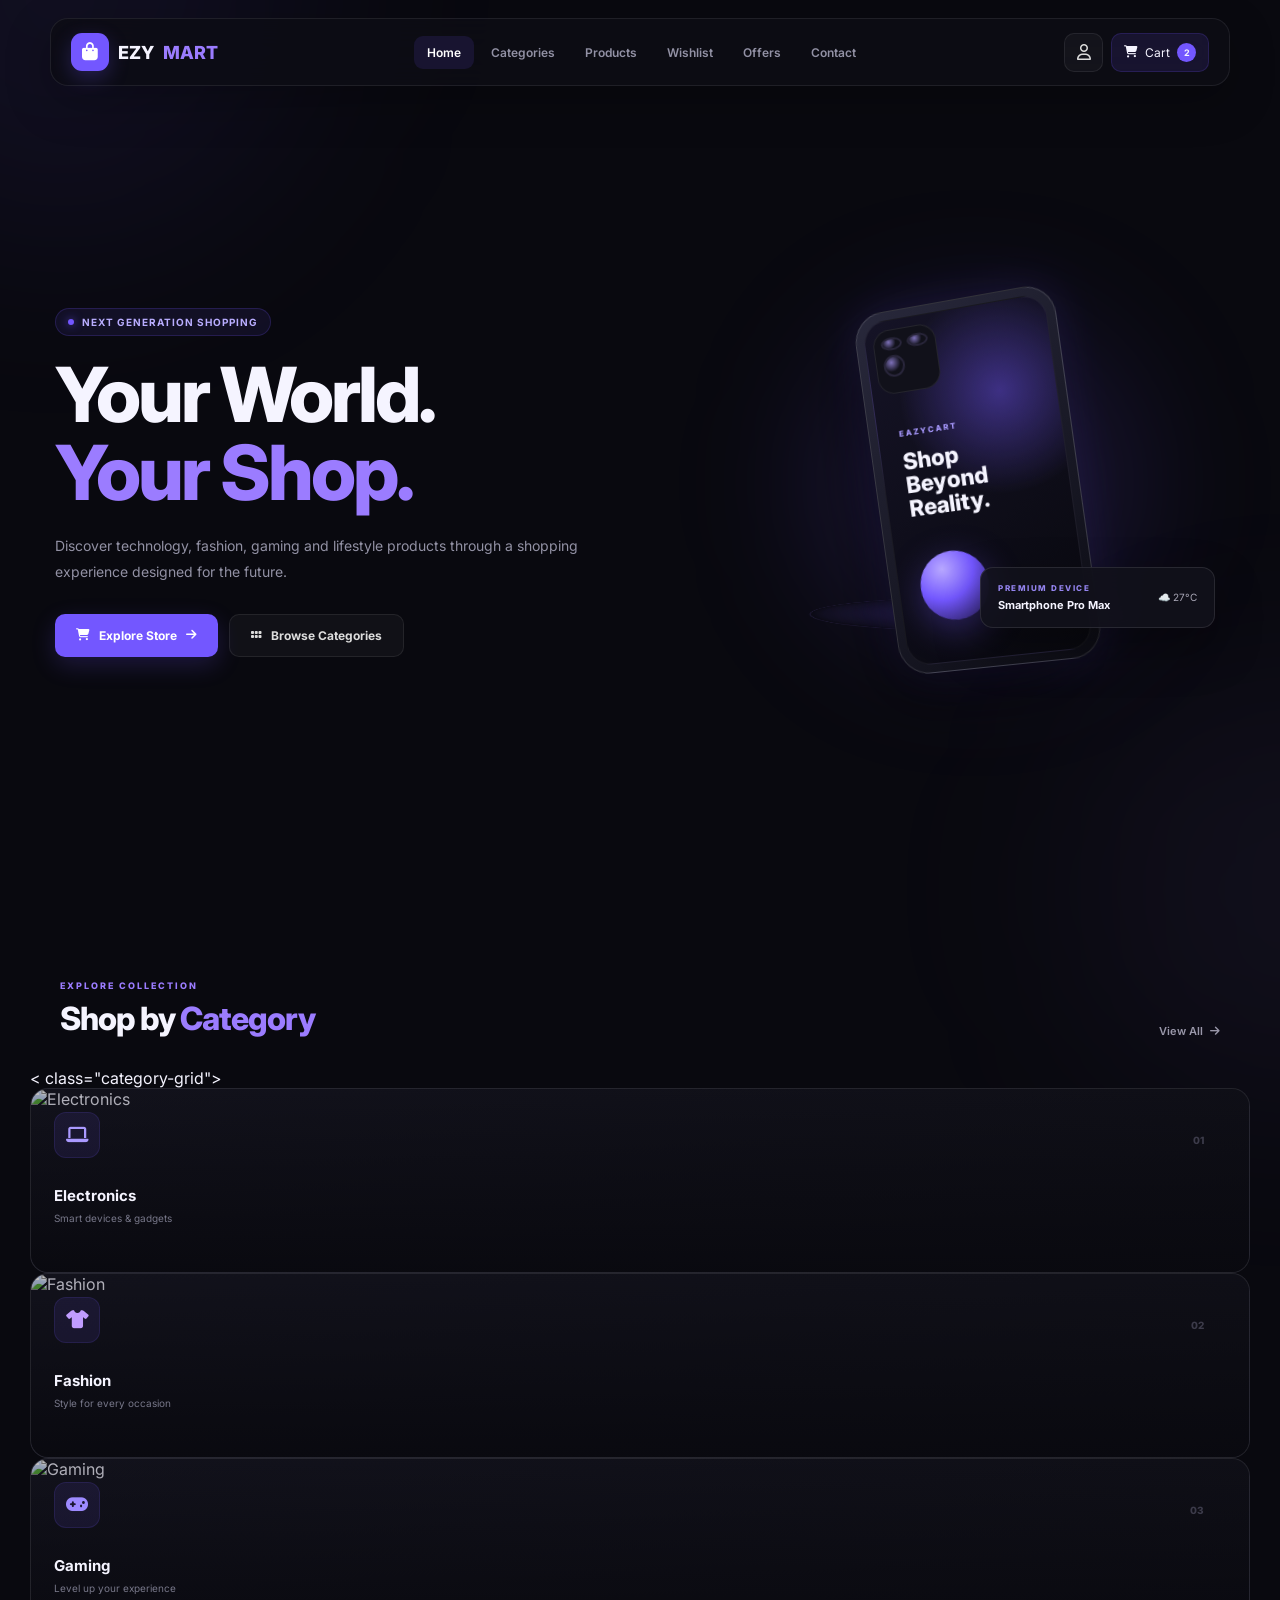
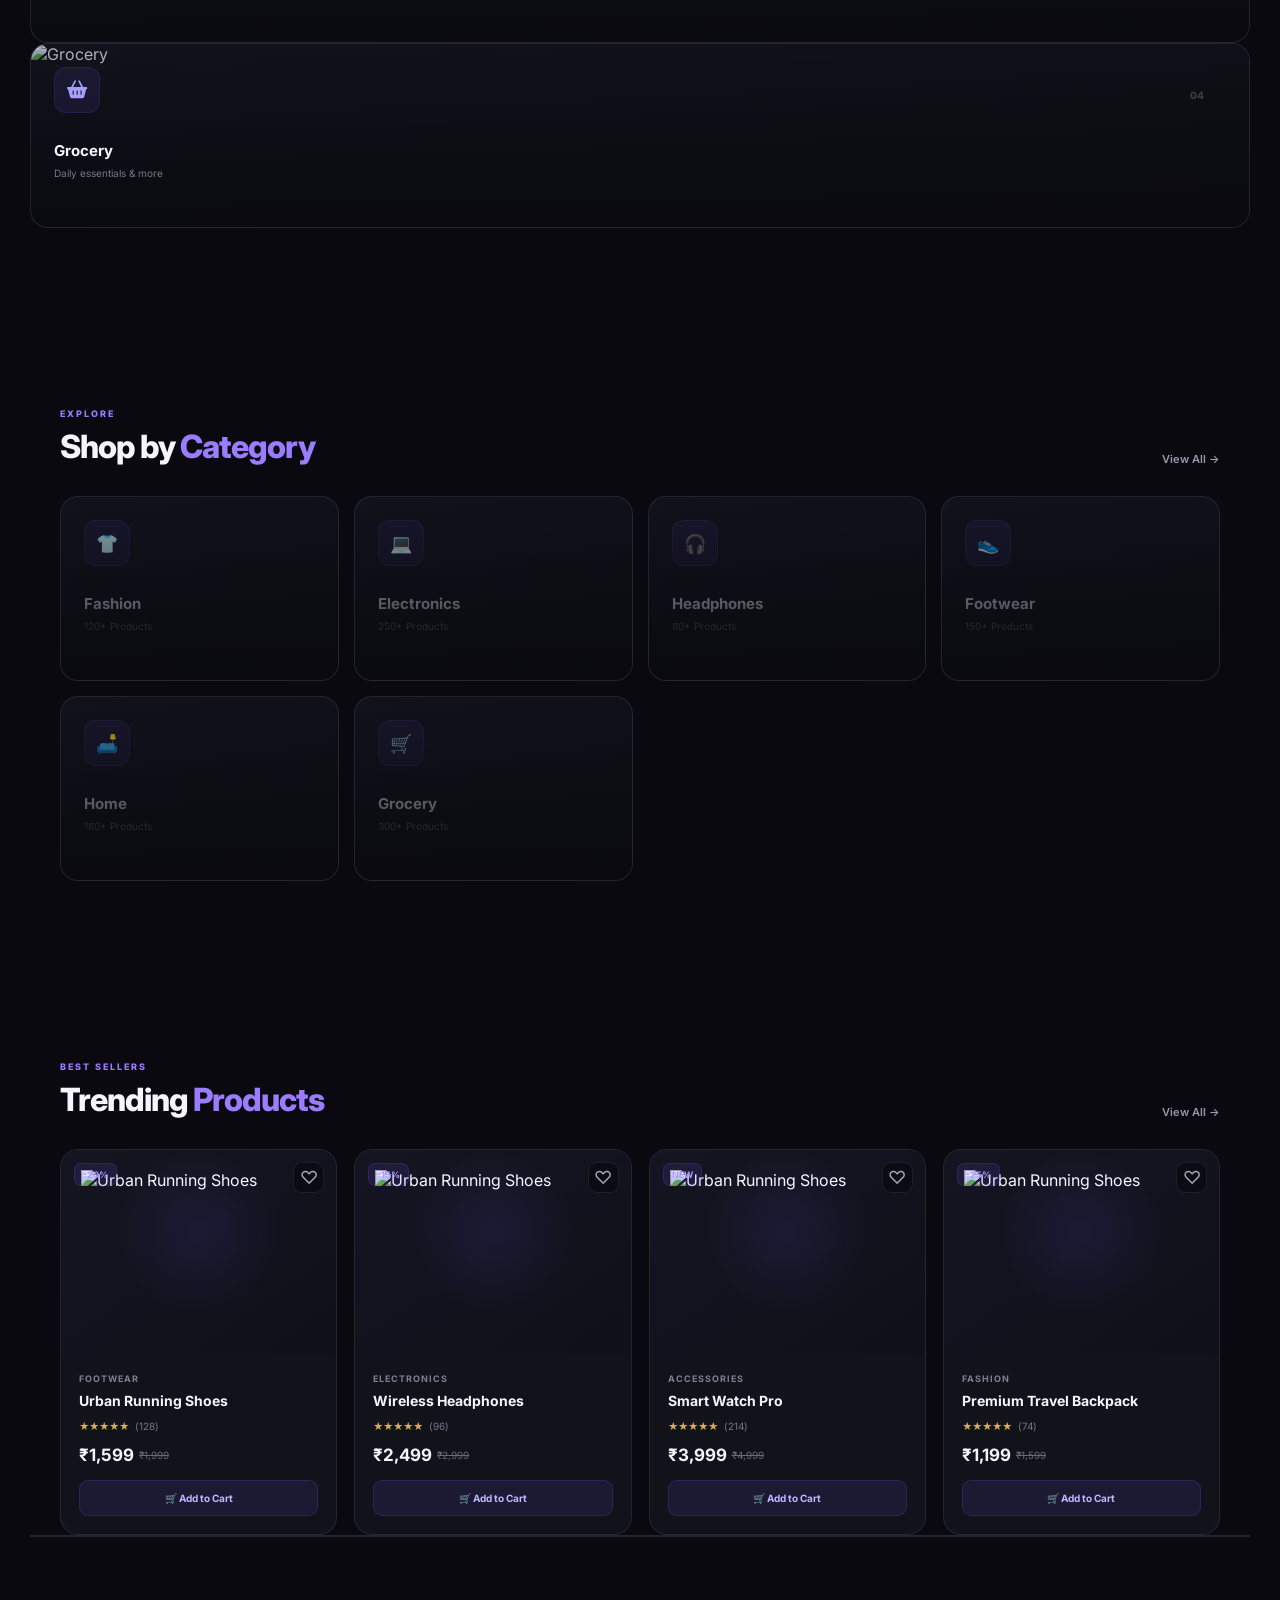
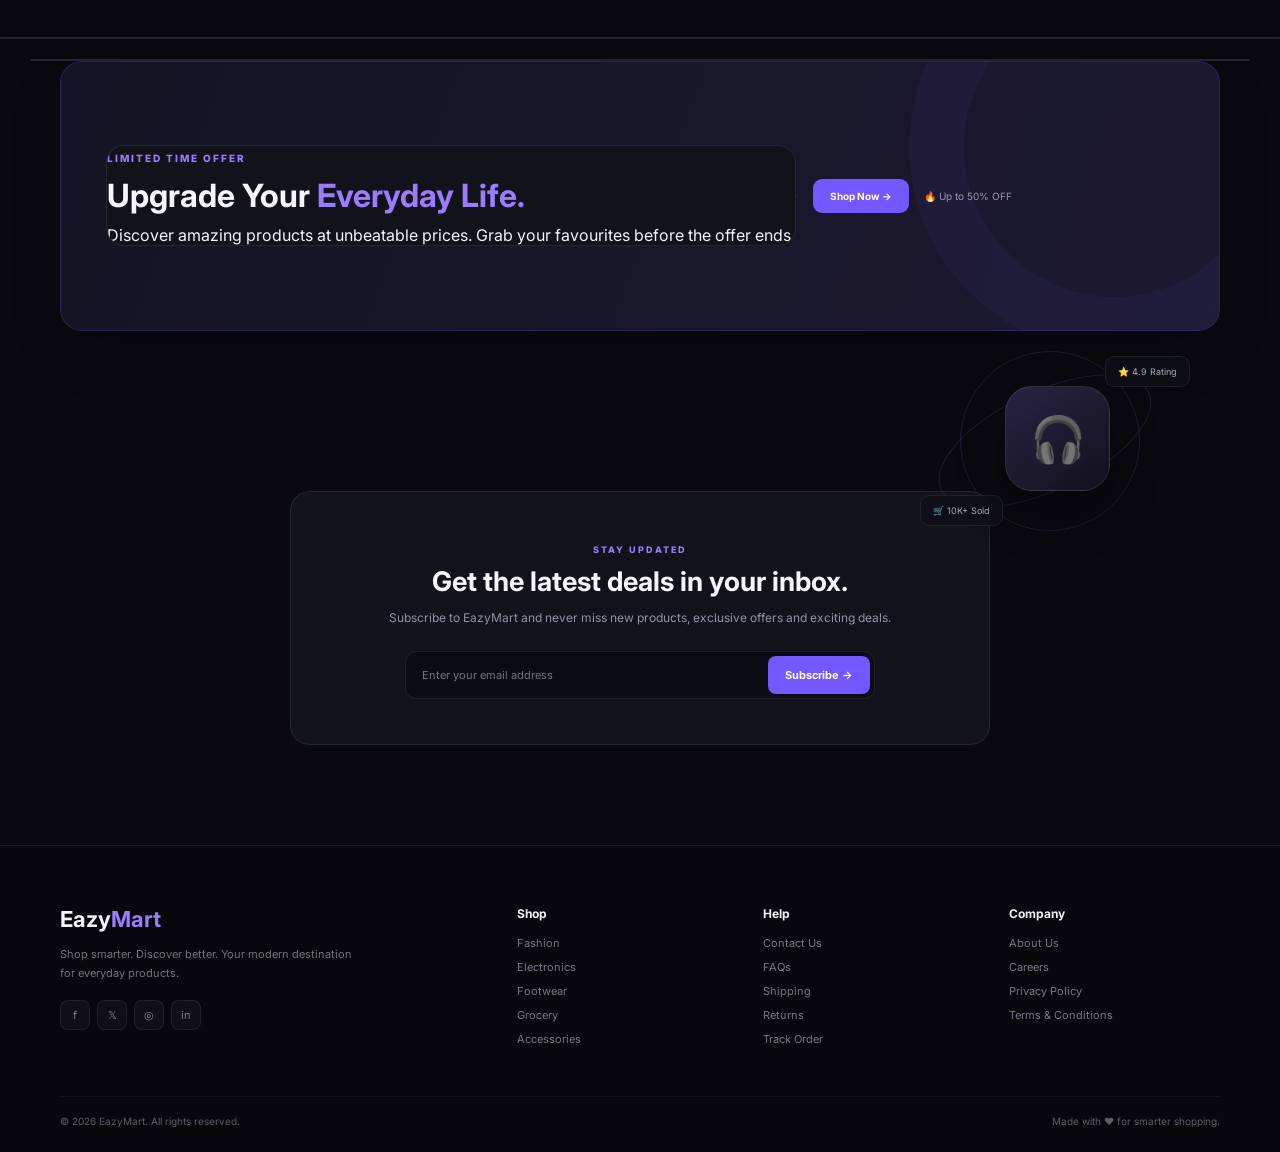
==== index.html @ e4fc8980 "message" ====
<!DOCTYPE html>
<html lang="en">
<head>
    <meta charset="UTF-8">
    <meta name="viewport" content="width=device-width, initial-scale=1.0">

    <title>EazyMart | Shop Smarter</title>

    <link rel="preconnect" href="https://fonts.googleapis.com">
    <link rel="preconnect" href="https://fonts.gstatic.com" crossorigin>

    <link href="https://fonts.googleapis.com/css2?family=Inter:wght@400;500;600;700;800;900&display=swap" rel="stylesheet">

    <link rel="stylesheet"
          href="https://cdnjs.cloudflare.com/ajax/libs/font-awesome/6.5.2/css/all.min.css">

    <link rel="stylesheet" href="style.css">
    
</head>

<body>

    <!-- NAVBAR -->

<nav class="navbar">

    <!-- LOGO -->
    <a href="index.html" class="logo">
        <div class="logo-icon">
            <i class="fa-solid fa-bag-shopping"></i>
        </div>
        EZY<span>MART</span>
    </a>


    <!-- NAV LINKS -->
    <div class="nav-links">
    <a href="index.html" class="active">Home</a>
    <a href="categories.html">Categories</a>
    <a href="products.html">Products</a>
    <a href="wishlist.html">Wishlist</a>
    <a href="index.html#offers">Offers</a>
    <a href="index.html#contact">Contact</a>
</div>

    <!-- RIGHT SIDE -->
    <div class="nav-actions">

        <!-- USER / LOGIN -->
        <a href="login.html" class="icon-btn" title="Login">
            <i class="fa-regular fa-user"></i>
        </a>


        <!-- CART -->
        <a href="cart.html" class="cart-nav">
            <i class="fa-solid fa-cart-shopping"></i>
            <span>Cart</span>
            <b>2</b>
        </a>

    </div>

</nav>




    <!-- HERO SECTION -->

    <section class="hero">

        <div class="blur-circle"></div>


        <div class="hero-container">


            <!-- LEFT SIDE -->

            <div class="hero-left">

                <div class="badge">

                    <span class="badge-dot"></span>

                    NEXT GENERATION SHOPPING

                </div>


                <h1 class="hero-title">

                    Your World.<br>

                    <span>Your Shop.</span>

                </h1>


                <p class="hero-description">

                    Discover technology, fashion, gaming and lifestyle
                    products through a shopping experience designed
                    for the future.

                </p>


                <div class="hero-buttons">

                    <button class="btn btn-primary">

                        <i class="fa-solid fa-cart-shopping"></i>

                        Explore Store

                        <i class="fa-solid fa-arrow-right"></i>

                    </button>


                    <button class="btn btn-secondary">

                        <i class="fa-solid fa-grip"></i>

                        Browse Categories

                    </button>

                </div>

            </div>


            <!-- RIGHT SIDE -->

            <div class="hero-right">

                <div class="product-glow"></div>


                <!-- 3D PLATFORM -->

                <div class="platform"></div>


                <!-- SMARTPHONE -->

                <div class="phone">

                    <div class="camera">

                        <div class="lens"></div>
                        <div class="lens"></div>
                        <div class="lens"></div>

                    </div>


                    <div class="phone-screen">

                        <div class="phone-small">
                            EAZYCART
                        </div>

                        <div class="phone-title">
                            Shop Beyond Reality.
                        </div>

                        <div class="phone-circle"></div>

                    </div>

                </div>


                <!-- FLOATING CARD -->

                <div class="device-card">

                    <div>

                        <div class="premium">
                            PREMIUM DEVICE
                        </div>

                        <div class="device-name">
                            Smartphone Pro Max
                        </div>

                    </div>


                    <div class="weather">

                        ☁️ 27°C

                    </div>

                </div>

            </div>

        </div>

    </section>
    <!-- ================= CATEGORIES ================= -->

<section class="categories-section">

    <div class="section-heading">

        <div>
            <p class="section-tag">EXPLORE COLLECTION</p>

            <h2>
                Shop by <span>Category</span>
            </h2>
        </div>

        <a href="#" class="view-all">
            View All
            <i class="fa-solid fa-arrow-right"></i>
        </a>

    </div>


    < class="category-grid">


        <!-- ELECTRONICS -->

        <div class="category-card electronics">
        <img src="https://png.pngtree.com/thumb_back/fw800/background/20240716/pngtree-3d-electronic-computer-hardware-technology-motherboard-digital-chip-image_16010809.jpg" alt="Electronics">
        <div class="category-content">
        <span class="category-number">01</span>
        <div class="category-icon">
            <i class="fa-solid fa-laptop"></i>
        </div>
        <h3>Electronics</h3>
        <p>Smart devices & gadgets</p>
        </div>
        </div>

        <!-- FASHION -->

        <div class="category-card fashion">
        <img src="https://img.freepik.com/premium-photo/3d-rendered-photo-3d-mens-suiting_804007-53551.jpg" alt="Fashion">
        <div class="category-content">
        <span class="category-number">02</span>
        <div class="category-icon">
            <i class="fa-solid fa-shirt"></i>
        </div>
        <h3>Fashion</h3>
        <p>Style for every occasion</p>
        </div>
        </div>


        <!-- GAMING -->

        <div class="category-card gaming">
      <img src="https://png.pngtree.com/background/20231222/original/pngtree-modern-gaming-and-entertainment-duo-featuring-sleek-black-joysticks-on-abstract-picture-image_6936209.jpg" alt="Gaming">
      <div class="category-content">
        <span class="category-number">03</span>
        <div class="category-icon">
            <i class="fa-solid fa-gamepad"></i>
        </div>
        <h3>Gaming</h3>
        <p>Level up your experience</p>
      </div>
      </div>


        <!-- GROCERY -->

       
    <div class="category-card grocery">
    <img src="https://img.pikbest.com/wp/202346/groceries-3d-grocery-items-in-view_9748702.jpg!bw700" alt="Grocery">
    <div class="category-content">
        <span class="category-number">04</span>
        <div class="category-icon">
            <i class="fa-solid fa-basket-shopping"></i>
        </div>
        <h3>Grocery</h3>
        <p>Daily essentials & more</p>
    </div>
</div>

</section>

<!-- ================= CATEGORIES ================= -->
<section class="categories-section">
    <div class="section-heading">
        <div>
            <span class="small-title">EXPLORE</span>
            <h2>Shop by <span>Category</span></h2>
        </div>
        <a href="#" class="view-all">View All →</a>
    </div>

    <div class="category-grid">

        <div class="category-card">
            <div class="category-icon">👕</div>
            <h3>Fashion</h3>
            <p>120+ Products</p>
        </div>

        <div class="category-card">
            <div class="category-icon">💻</div>
            <h3>Electronics</h3>
            <p>250+ Products</p>
        </div>

        <div class="category-card">
            <div class="category-icon">🎧</div>
            <h3>Headphones</h3>
            <p>80+ Products</p>
        </div>

        <div class="category-card">
            <div class="category-icon">👟</div>
            <h3>Footwear</h3>
            <p>150+ Products</p>
        </div>

        <div class="category-card">
            <div class="category-icon">🛋️</div>
            <h3>Home</h3>
            <p>180+ Products</p>
        </div>

        <div class="category-card">
            <div class="category-icon">🛒</div>
            <h3>Grocery</h3>
            <p>300+ Products</p>
        </div>

    </div>
</section>


<!-- ================= TRENDING PRODUCTS ================= -->
<section class="products-section">

    <div class="section-heading">
        <div>
            <span class="small-title">BEST SELLERS</span>
            <h2>Trending <span>Products</span></h2>
        </div>

        <a href="#" class="view-all">View All →</a>
    </div>

    <div class="product-grid">

        <!-- Product 1 -->
        <a href="product.html?product=shoes" class="product-card">

            <div class="product-badge">-20%</div>

            <button class="wishlist">♡</button>

           <div class="product-image">
             <img src="https://tse2.mm.bing.net/th/id/OIP.CsZbinEKwUYYUDjepyukmgHaEK?r=0&pid=Api&P=0&h=180" alt="Urban Running Shoes">
           </div>

            <div class="product-info">
                <p class="product-category">Footwear</p>

                <h3>Urban Running Shoes</h3>

                <div class="rating">
                    ★★★★★ <span>(128)</span>
                </div>

                <div class="price">
                    <strong>₹1,599</strong>
                    <del>₹1,999</del>
                </div>

                <button class="add-cart">
                    🛒 Add to Cart
                </button>
            </div>

        </a>


        <!-- Product 2 -->
        <a href="product.html?product=headphones" class="product-card">

            <div class="product-badge">-15%</div>

            <button class="wishlist">♡</button>

            <div class="product-image">
             <img src="https://tse4.mm.bing.net/th/id/OIP.TYiw8NUqf5jItFSTs51zmwHaEJ?r=0&pid=Api&P=0&h=180" alt="Urban Running Shoes">
           </div>

            <div class="product-info">
                <p class="product-category">Electronics</p>

                <h3>Wireless Headphones</h3>

                <div class="rating">
                    ★★★★★ <span>(96)</span>
                </div>

                <div class="price">
                    <strong>₹2,499</strong>
                    <del>₹2,999</del>
                </div>

                <button class="add-cart">
                    🛒 Add to Cart
                </button>
            </div>

        </a>


        <!-- Product 3 -->
        <a href="product.html?product=backpack" class="product-card">

            <div class="product-badge">NEW</div>

            <button class="wishlist">♡</button>

            <div class="product-image">
             <img src="https://tse2.mm.bing.net/th/id/OIP.mgEnVNmzAzy763Z6IxuW3wAAAA?r=0&pid=Api&P=0&h=180" alt="Urban Running Shoes">
           </div>

            <div class="product-info">
                <p class="product-category">Accessories</p>

                <h3>Smart Watch Pro</h3>

                <div class="rating">
                    ★★★★★ <span>(214)</span>
                </div>

                <div class="price">
                    <strong>₹3,999</strong>
                    <del>₹4,999</del>
                </div>

                <button class="add-cart">
                    🛒 Add to Cart
                </button>
            </div>

        </a>


        <!-- Product 4 -->
        <a href="product.html" class="product-card">

            <div class="product-badge">-25%</div>

            <button class="wishlist">♡</button>

            <div class="product-image">
             <img src="https://tse3.mm.bing.net/th/id/OIP.BRIvm3RcJl13m4Gv_4PS2QHaEK?r=0&pid=Api&P=0&h=180" alt="Urban Running Shoes">
           </div>

            <div class="product-info">
                <p class="product-category">Fashion</p>

                <h3>Premium Travel Backpack</h3>

                <div class="rating">
                    ★★★★★ <span>(74)</span>
                </div>

                <div class="price">
                    <strong>₹1,199</strong>
                    <del>₹1,599</del>
                </div>

                <button class="add-cart">
                    🛒 Add to Cart
                </button>
            </div>

        </div>

    </div>

</section>

<!-- ================= PREMIUM OFFER ================= -->

<section class="offer-section">

    <div class="offer-content">

        <span class="offer-label">LIMITED TIME OFFER</span>

        <h2>
            Upgrade Your
            <span>Everyday Life.</span>
        </h2>

        <p>
            Discover amazing products at unbeatable prices.
            Grab your favourites before the offer ends.
        </p>

        <div class="offer-buttons">
            <a href="#" class="shop-now">Shop Now →</a>
            <span class="offer-time">🔥 Up to 50% OFF</span>
        </div>

    </div>

    <div class="offer-visual">

        <div class="floating-circle circle-one"></div>
        <div class="floating-circle circle-two"></div>

        <div class="offer-product">
            🎧
        </div>

        <div class="floating-card card-top">
            ⭐ 4.9 Rating
        </div>

        <div class="floating-card card-bottom">
            🛒 10K+ Sold
        </div>

    </div>

</section>

<!-- ================= NEWSLETTER ================= -->

<section class="newsletter-section">

    <div class="newsletter-content">
        <span>STAY UPDATED</span>

        <h2>Get the latest deals in your inbox.</h2>

        <p>
            Subscribe to EazyMart and never miss new products,
            exclusive offers and exciting deals.
        </p>

        <form class="newsletter-form">
            <input
                type="email"
                placeholder="Enter your email address"
                required
            >

            <button type="submit">
                Subscribe →
            </button>
        </form>
    </div>

</section>


<!-- ================= FOOTER ================= -->

<footer class="main-footer">

    <div class="footer-grid">

        <!-- Brand -->
        <div class="footer-brand">

            <h2>Eazy<span>Mart</span></h2>

            <p>
                Shop smarter. Discover better.
                Your modern destination for everyday products.
            </p>

            <div class="social-links">
                <a href="#">f</a>
                <a href="#">𝕏</a>
                <a href="#">◎</a>
                <a href="#">in</a>
            </div>

        </div>


        <!-- Shop -->
        <div class="footer-column">

            <h3>Shop</h3>

            <a href="#">Fashion</a>
            <a href="#">Electronics</a>
            <a href="#">Footwear</a>
            <a href="#">Grocery</a>
            <a href="#">Accessories</a>

        </div>


        <!-- Help -->
        <div class="footer-column">

            <h3>Help</h3>

            <a href="#">Contact Us</a>
            <a href="#">FAQs</a>
            <a href="#">Shipping</a>
            <a href="#">Returns</a>
            <a href="#">Track Order</a>

        </div>


        <!-- Company -->
        <div class="footer-column">

            <h3>Company</h3>

            <a href="#">About Us</a>
            <a href="#">Careers</a>
            <a href="#">Privacy Policy</a>
            <a href="#">Terms & Conditions</a>

        </div>

    </div>


    <div class="footer-bottom">

        <p>© 2026 EazyMart. All rights reserved.</p>

        <p>Made with ❤️ for smarter shopping.</p>

    </div>

</footer>


    <script src="script.js"></script>

    <!-- SEARCH OVERLAY -->
<!-- =====================================
     SEARCH OVERLAY
===================================== -->

<div class="search-overlay" id="searchOverlay">

    <div class="search-box">

        <!-- CLOSE -->
        <button
            class="search-close"
            id="searchClose"
            type="button">

            <i class="fa-solid fa-xmark"></i>

        </button>


        <!-- HEADING -->
        <div class="search-heading">

            <span>EZY MART SEARCH</span>

            <h2>
                What are you looking for?
            </h2>

        </div>


        <!-- INPUT -->
        <div class="search-input-wrap">

            <i class="fa-solid fa-magnifying-glass"></i>

            <input
                type="text"
                id="searchInput"
                placeholder="Search products, categories..."
                autocomplete="off"
            >

        </div>


        <!-- RESULTS -->
        <div
            class="search-results"
            id="searchResults">

            <p class="search-hint">
                Try searching for:
            </p>

            <div class="search-tags">

                <button type="button">
                    Headphones
                </button>

                <button type="button">
                    Shoes
                </button>

                <button type="button">
                    Smart Watch
                </button>

                <button type="button">
                    Backpack
                </button>

            </div>

        </div>

    </div>

</div>
</body>
</html>
---- style.css ----
/* =========================================
   EZYMART HOME PAGE
   PREMIUM DARK + PURPLE DESIGN
========================================= */

@import url('https://fonts.googleapis.com/css2?family=Inter:wght@400;500;600;700;800;900&display=swap');

:root {
    --bg: #09090f;
    --bg2: #0d0d15;
    --card: #12121b;
    --card2: #161622;

    --purple: #7357ff;
    --violet: #9b7cff;
    --light-purple: #b7a7ff;

    --text: #f5f4ff;
    --muted: #9291a4;

    --border: rgba(255,255,255,0.08);
    --border-purple: rgba(115,87,255,0.28);

    --glass: rgba(255,255,255,0.035);
}


/* =========================================
   RESET
========================================= */

* {
    margin: 0;
    padding: 0;
    box-sizing: border-box;
}

html {
    scroll-behavior: smooth;
}

body {
    font-family: "Inter", sans-serif;
    background: var(--bg);
    color: var(--text);
    overflow-x: hidden;
}

a {
    text-decoration: none;
    color: inherit;
}

button,
input {
    font-family: inherit;
}


/* =========================================
   BACKGROUND
========================================= */

body::before {
    content: "";
    position: fixed;
    width: 480px;
    height: 480px;
    top: -250px;
    left: -180px;

    background: rgba(115, 87, 255, 0.08);

    border-radius: 50%;
    filter: blur(110px);

    pointer-events: none;
    z-index: -1;
}

body::after {
    content: "";
    position: fixed;
    width: 420px;
    height: 420px;
    right: -220px;
    bottom: -200px;

    background: rgba(155, 124, 255, 0.055);

    border-radius: 50%;
    filter: blur(110px);

    pointer-events: none;
    z-index: -1;
}


/* =========================================
   NAVBAR
========================================= */

.navbar {
    position: fixed;

    top: 18px;
    left: 50%;

    transform: translateX(-50%);

    width: calc(100% - 60px);
    max-width: 1180px;

    height: 68px;

    display: flex;
    align-items: center;
    justify-content: space-between;

    padding: 0 20px;

    background: rgba(13,13,21,0.88);

    border: 1px solid var(--border);

    backdrop-filter: blur(18px);
    -webkit-backdrop-filter: blur(18px);

    border-radius: 18px;

    z-index: 1000;

    box-shadow:
        0 15px 45px rgba(0,0,0,0.25);
}


/* LOGO */

.logo {
    display: flex;
    align-items: center;

    gap: 9px;

    font-size: 18px;
    font-weight: 800;
}

.logo span {
    color: var(--violet);
}

.logo-icon {
    width: 38px;
    height: 38px;

    display: grid;
    place-items: center;

    background: var(--purple);

    color: white;

    border-radius: 11px;

    box-shadow:
        0 7px 20px rgba(115,87,255,0.25);
}


/* NAV LINKS */

.nav-links {
    display: flex;
    align-items: center;
    gap: 4px;
}

.nav-links a {
    padding: 9px 13px;

    color: #9291a4;

    border-radius: 9px;

    font-size: 12px;
    font-weight: 600;

    transition: 0.25s;
}

.nav-links a:hover,
.nav-links a.active {
    color: white;

    background: rgba(115,87,255,0.12);
}


/* NAV ACTIONS */

.nav-actions {
    display: flex;
    align-items: center;
    gap: 8px;
}

.icon-btn {
    width: 39px;
    height: 39px;

    display: grid;
    place-items: center;

    border-radius: 10px;

    border: 1px solid var(--border);

    background: rgba(255,255,255,0.035);

    color: #ddd;

    transition: 0.25s;
}

.icon-btn:hover {
    background: rgba(115,87,255,0.14);

    border-color:
        rgba(115,87,255,0.35);

    color: white;
}

.cart-nav {
    height: 39px;

    display: flex;
    align-items: center;

    gap: 7px;

    padding: 0 12px;

    border-radius: 10px;

    background: rgba(115,87,255,0.12);

    border: 1px solid rgba(115,87,255,0.18);

    font-size: 12px;

    transition: 0.25s;
}

.cart-nav:hover {
    background: rgba(115,87,255,0.20);
}

.cart-nav b {
    width: 19px;
    height: 19px;

    display: grid;
    place-items: center;

    background: var(--purple);

    border-radius: 50%;

    font-size: 9px;
}


/* =========================================
   HERO
========================================= */

.hero {
    min-height: 100vh;

    max-width: 1250px;

    margin: auto;

    padding:
        145px 40px
        80px;

    display: flex;
    align-items: center;

    position: relative;
}

.hero-container {
    width: 100%;

    display: flex;
    align-items: center;

    position: relative;
}


/* HERO LEFT */

.hero-left {
    width: 55%;

    position: relative;

    z-index: 3;
}

.badge {
    display: inline-flex;
    align-items: center;

    gap: 8px;

    padding: 7px 12px;

    margin-bottom: 20px;

    color: #b9adff;

    background: rgba(115,87,255,0.09);

    border: 1px solid rgba(115,87,255,0.20);

    border-radius: 20px;

    font-size: 10px;
    font-weight: 700;

    letter-spacing: 1px;
}

.badge-dot {
    width: 6px;
    height: 6px;

    border-radius: 50%;

    background: var(--purple);

    box-shadow:
        0 0 10px rgba(115,87,255,0.8);
}

.hero-title {
    max-width: 680px;

    font-size:
        clamp(48px, 6vw, 76px);

    line-height: 1.02;

    letter-spacing: -3px;

    font-weight: 800;

    margin-bottom: 22px;
}

.hero-title span {
    color: var(--violet);
}

.hero-description {
    max-width: 540px;

    color: var(--muted);

    font-size: 14px;

    line-height: 1.8;

    margin-bottom: 30px;
}


/* HERO BUTTONS */

.hero-buttons {
    display: flex;
    gap: 11px;
}

.btn {
    display: inline-flex;

    align-items: center;
    justify-content: center;

    gap: 9px;

    padding: 13px 21px;

    border-radius: 10px;

    font-size: 12px;
    font-weight: 700;

    cursor: pointer;

    transition: 0.25s;
}

.btn-primary {
    border: none;

    background: var(--purple);

    color: white;

    box-shadow:
        0 8px 25px rgba(115,87,255,0.20);
}

.btn-primary:hover {
    background: #826cff;

    transform: translateY(-2px);

    box-shadow:
        0 12px 30px rgba(115,87,255,0.28);
}

.btn-secondary {
    background: rgba(255,255,255,0.035);

    border: 1px solid var(--border);

    color: #ddd;
}

.btn-secondary:hover {
    background: rgba(255,255,255,0.07);

    border-color:
        rgba(255,255,255,0.15);

    transform: translateY(-2px);
}


/* =========================================
   HERO RIGHT
========================================= */

.hero-right {
    position: absolute;

    right: 10px;

    width: 480px;
    height: 480px;

    display: grid;
    place-items: center;
}


/* GLOW */

.product-glow {
    position: absolute;

    width: 300px;
    height: 300px;

    background:
        rgba(115,87,255,0.18);

    border-radius: 50%;

    filter: blur(75px);
}


/* PLATFORM */

.platform {
    position: absolute;

    bottom: 70px;

    width: 330px;
    height: 80px;

    border-radius: 50%;

    background:
        radial-gradient(
            ellipse,
            rgba(115,87,255,0.28),
            rgba(115,87,255,0.04) 65%,
            transparent 70%
        );

    border: 1px solid rgba(155,124,255,0.15);

    transform:
        perspective(500px)
        rotateX(65deg);
}


/* PHONE */

.phone {
    width: 205px;
    height: 370px;

    position: relative;

    border-radius: 31px;

    background:
        linear-gradient(
            145deg,
            #28283b,
            #0d0d15
        );

    border: 1px solid
        rgba(255,255,255,0.14);

    padding: 8px;

    transform:
        rotate(-8deg)
        perspective(700px)
        rotateY(-8deg);

    box-shadow:
        -20px 30px 60px rgba(0,0,0,0.45),
        0 0 45px rgba(115,87,255,0.16);
}


/* CAMERA */

.camera {
    position: absolute;

    top: 18px;
    left: 17px;

    width: 65px;
    height: 65px;

    padding: 7px;

    display: grid;

    grid-template-columns:
        repeat(2, 1fr);

    gap: 5px;

    background: #11111a;

    border-radius: 17px;

    border: 1px solid
        rgba(255,255,255,0.08);

    z-index: 3;
}

.lens {
    border-radius: 50%;

    background:
        radial-gradient(
            circle at 35% 30%,
            #7d70b8,
            #11111a 55%
        );

    border:
        2px solid #29263b;
}

.lens:last-child {
    grid-column: span 2;

    width: 22px;
    height: 22px;
}


/* PHONE SCREEN */

.phone-screen {
    width: 100%;
    height: 100%;

    border-radius: 24px;

    overflow: hidden;

    padding:
        110px 22px
        30px;

    background:
        radial-gradient(
            circle at 70% 25%,
            rgba(115,87,255,0.45),
            transparent 35%
        ),
        linear-gradient(
            145deg,
            #151326,
            #09090f
        );

    border: 1px solid
        rgba(255,255,255,0.06);
}

.phone-small {
    color: #a99aff;

    font-size: 8px;

    letter-spacing: 2px;

    font-weight: 800;

    margin-bottom: 12px;
}

.phone-title {
    font-size: 23px;

    line-height: 1.05;

    font-weight: 800;
}

.phone-circle {
    width: 70px;
    height: 70px;

    margin-top: 35px;

    border-radius: 50%;

    background:
        radial-gradient(
            circle at 35% 25%,
            #b8a8ff,
            #7357ff 45%,
            #211849
        );

    box-shadow:
        0 10px 35px
        rgba(115,87,255,0.35);
}


/* DEVICE CARD */

.device-card {
    position: absolute;

    right: 0;

    bottom: 95px;

    min-width: 235px;

    padding: 15px 17px;

    display: flex;

    align-items: center;

    justify-content: space-between;

    gap: 20px;

    background:
        rgba(18,18,27,0.88);

    border:
        1px solid rgba(255,255,255,0.10);

    backdrop-filter: blur(14px);

    border-radius: 13px;

    box-shadow:
        0 20px 45px rgba(0,0,0,0.35);

    z-index: 5;
}

.premium {
    color: #9484ef;

    font-size: 8px;

    letter-spacing: 1.5px;

    font-weight: 800;
}

.device-name {
    margin-top: 5px;

    font-size: 11px;

    font-weight: 700;
}

.weather {
    color: #aaa8b7;

    font-size: 10px;
}


/* =========================================
   COMMON SECTION
========================================= */

.categories-section,
.products-section {
    padding:
        80px 30px
        100px;
}

.section-heading {
    max-width: 1160px;

    margin: 0 auto 30px;

    display: flex;

    align-items: flex-end;

    justify-content: space-between;
}

.section-tag,
.small-title {
    display: block;

    color: var(--violet);

    font-size: 9px;

    font-weight: 800;

    letter-spacing: 2px;

    margin-bottom: 8px;
}

.section-heading h2 {
    font-size: 32px;

    font-weight: 800;

    letter-spacing: -1px;
}

.section-heading h2 span {
    color: var(--violet);
}

.view-all {
    display: flex;

    align-items: center;

    gap: 7px;

    color: #9997a9;

    font-size: 11px;

    font-weight: 600;

    transition: 0.25s;
}

.view-all:hover {
    color: white;
}


/* =========================================
   CATEGORY GRID
========================================= */

.category-grid {
    max-width: 1160px;

    margin: auto;

    display: grid;

    grid-template-columns:
        repeat(4, 1fr);

    gap: 15px;
}


/* CATEGORY CARD */

.category-card {
    min-height: 185px;

    padding: 23px;

    position: relative;

    overflow: hidden;

    background:
        linear-gradient(
            145deg,
            #151520,
            #101018
        );

    border:
        1px solid var(--border);

    border-radius: 18px;

    transition: 0.3s;
}

.category-card:hover {
    transform: translateY(-5px);

    border-color:
        rgba(115,87,255,0.30);

    box-shadow:
        0 18px 40px rgba(0,0,0,0.25);
}


/* CATEGORY CONTENT */

.category-content {
    position: relative;

    z-index: 2;
}

.category-number {
    position: absolute;

    top: 22px;
    right: 22px;

    color: #3c3b4a;

    font-size: 10px;

    font-weight: 800;
}

.category-icon {
    width: 46px;
    height: 46px;

    display: grid;
    place-items: center;

    margin-bottom: 28px;

    border-radius: 12px;

    background:
        rgba(115,87,255,0.10);

    border:
        1px solid rgba(115,87,255,0.14);

    color: #aa99ff;

    font-size: 18px;

    transition: 0.3s;
}

.category-card:hover .category-icon {
    background:
        rgba(115,87,255,0.17);

    transform: translateY(-2px);
}

.category-card h3 {
    font-size: 15px;

    margin-bottom: 7px;
}

.category-card p {
    color: #777789;

    font-size: 10px;

    margin-bottom: 14px;
}

.category-card a {
    display: inline-flex;

    align-items: center;

    gap: 6px;

    color: #a397d9;

    font-size: 10px;

    font-weight: 700;
}

.category-card a:hover {
    color: white;
}


/* CATEGORY SHAPE */

.category-shape {
    position: absolute;

    width: 120px;
    height: 120px;

    right: -45px;
    bottom: -55px;

    border-radius: 50%;

    background:
        rgba(115,87,255,0.07);

    filter: blur(2px);
}


/* DIFFERENT CATEGORY ACCENTS */

.category-card.fashion .category-icon {
    color: #c09cff;
}

.category-card.gaming .category-icon {
    color: #9d8aff;
}

.category-card.grocery .category-icon {
    color: #a7a0ff;
}


/* =========================================
   PRODUCTS
========================================= */

.product-grid {
    max-width: 1160px;

    margin: auto;

    display: grid;

    grid-template-columns:
        repeat(4, 1fr);

    gap: 17px;
}

.product-card {
    display: block;

    overflow: hidden;

    position: relative;

    background:
        #12121b;

    border:
        1px solid var(--border);

    border-radius: 18px;

    transition: 0.3s;
}

.product-card:hover {
    transform: translateY(-6px);

    border-color:
        rgba(115,87,255,0.28);

    box-shadow:
        0 20px 45px rgba(0,0,0,0.25);
}


/* PRODUCT IMAGE */

.product-image {
    height: 205px;

    display: grid;

    place-items: center;

    position: relative;

    background:
        radial-gradient(
            circle at 50% 40%,
            rgba(115,87,255,0.10),
            transparent 45%
        ),
        linear-gradient(
            145deg,
            #151522,
            #10101a
        );
}

.product-image span {
    width: 115px;
    height: 115px;

    display: grid;
    place-items: center;

    border-radius: 25px;

    background:
        rgba(115,87,255,0.08);

    border:
        1px solid rgba(115,87,255,0.14);

    font-size: 55px;

    transition: 0.3s;
}

.product-card:hover .product-image span {
    transform: scale(1.06);

    background:
        rgba(115,87,255,0.13);
}


/* BADGE */

.product-badge {
    position: absolute;

    top: 13px;
    left: 13px;

    padding: 5px 8px;

    border-radius: 7px;

    background:
        rgba(115,87,255,0.12);

    color: #ad9cff;

    border:
        1px solid rgba(115,87,255,0.18);

    font-size: 9px;

    font-weight: 700;

    z-index: 3;
}


/* WISHLIST */

.wishlist {
    position: absolute;

    top: 12px;
    right: 12px;

    width: 31px;
    height: 31px;

    border-radius: 9px;

    background:
        rgba(9,9,15,0.65);

    border:
        1px solid rgba(255,255,255,0.08);

    color: #aaa8b8;

    font-size: 18px;

    cursor: pointer;

    z-index: 5;

    transition: 0.25s;
}

.wishlist:hover {
    color: #c3b7ff;

    border-color:
        rgba(115,87,255,0.35);
}


/* PRODUCT INFO */

.product-info {
    padding: 18px;
}

.product-category {
    color: #817e92;

    font-size: 9px;

    text-transform: uppercase;

    letter-spacing: 1px;

    font-weight: 700;
}

.product-info h3 {
    margin-top: 7px;

    font-size: 14px;

    line-height: 1.4;
}


/* RATING */

.rating {
    display: flex;

    align-items: center;

    gap: 3px;

    margin-top: 9px;

    color: #d9ad52;

    font-size: 10px;
}

.rating span {
    color: #777789;

    margin-left: 3px;
}


/* PRICE */

.price {
    display: flex;

    align-items: center;

    gap: 5px;

    margin-top: 13px;
}

.price strong {
    font-size: 17px;
}

.price del {
    color: #696978;

    font-size: 10px;
}


/* ADD CART */

.add-cart {
    width: 100%;

    margin-top: 15px;

    padding: 11px;

    border-radius: 9px;

    border:
        1px solid rgba(115,87,255,0.20);

    background:
        rgba(115,87,255,0.10);

    color: #c0b5ff;

    font-size: 10px;

    font-weight: 700;

    cursor: pointer;

    transition: 0.25s;
}

.add-cart:hover {
    background:
        var(--purple);

    color: white;

    border-color:
        var(--purple);
}


/* =========================================
   OFFER
========================================= */

.offer-section {
    padding:
        20px 30px
        90px;
}

.offer-content {
    max-width: 1160px;

    min-height: 270px;

    margin: auto;

    position: relative;

    overflow: hidden;

    padding: 45px;

    display: flex;

    align-items: center;

    border-radius: 22px;

    background:
        linear-gradient(
            110deg,
            #151425,
            #1b1830
        );

    border:
        1px solid rgba(115,87,255,0.20);

    box-shadow:
        0 20px 50px rgba(0,0,0,0.18);
}

.offer-content::after {
    content: "";

    position: absolute;

    width: 300px;
    height: 300px;

    right: -100px;
    top: -120px;

    border-radius: 50%;

    border:
        55px solid rgba(115,87,255,0.055);
}

.offer-label {
    color: var(--violet);

    font-size: 10px;

    font-weight: 800;

    letter-spacing: 2px;
}

.offer-content h2 {
    margin: 10px 0;

    font-size: 32px;

    position: relative;

    z-index: 2;
}

.offer-content h2 span {
    color: var(--violet);
}

.offer-content > p {
    max-width: 500px;

    color: var(--muted);

    font-size: 12px;

    line-height: 1.7;

    margin-bottom: 20px;

    position: relative;

    z-index: 2;
}

.offer-buttons {
    display: flex;

    align-items: center;

    gap: 15px;

    position: relative;

    z-index: 2;
}

.shop-now {
    padding: 11px 17px;

    background: var(--purple);

    border-radius: 9px;

    color: white;

    font-size: 10px;

    font-weight: 700;
}

.offer-time {
    color: #9997a7;

    font-size: 10px;
}


/* OFFER VISUAL */

.offer-visual {
    position: absolute;

    right: 90px;

    width: 270px;
    height: 220px;
}

.floating-circle {
    position: absolute;

    border-radius: 50%;

    border:
        1px solid rgba(155,124,255,0.16);
}

.circle-one {
    width: 180px;
    height: 180px;

    top: 20px;
    left: 40px;
}

.circle-two {
    width: 230px;
    height: 100px;

    top: 60px;
    left: 10px;

    transform: rotate(-25deg);
}

.offer-product {
    position: absolute;

    width: 105px;
    height: 105px;

    top: 55px;
    left: 85px;

    display: grid;
    place-items: center;

    border-radius: 27px;

    background:
        linear-gradient(
            145deg,
            #292343,
            #12111c
        );

    border:
        1px solid rgba(255,255,255,0.10);

    font-size: 45px;

    box-shadow:
        0 20px 45px rgba(0,0,0,0.35);
}

.floating-card {
    position: absolute;

    padding: 9px 12px;

    border-radius: 9px;

    background:
        rgba(15,15,23,0.85);

    border:
        1px solid rgba(255,255,255,0.08);

    backdrop-filter: blur(10px);

    color: #aaa7b8;

    font-size: 9px;
}

.card-top {
    top: 25px;
    right: 0;
}

.card-bottom {
    bottom: 25px;
    left: 0;
}


/* =========================================
   NEWSLETTER
========================================= */

.newsletter-section {
    padding:
        70px 30px
        100px;

    text-align: center;
}

.newsletter-content {
    max-width: 700px;

    margin: auto;

    padding: 45px 30px;

    border-radius: 20px;

    background:
        #12121b;

    border:
        1px solid var(--border);
}

.newsletter-content > span {
    color: var(--violet);

    font-size: 9px;

    letter-spacing: 2px;

    font-weight: 800;
}

.newsletter-content h2 {
    margin-top: 8px;

    font-size: 27px;
}

.newsletter-content p {
    margin: 10px 0 23px;

    color: var(--muted);

    font-size: 12px;

    line-height: 1.7;
}


/* NEWSLETTER FORM */

.newsletter-form {
    max-width: 470px;

    margin: auto;

    height: 48px;

    display: flex;

    padding: 4px;

    border-radius: 11px;

    background: #0b0b13;

    border:
        1px solid var(--border);
}

.newsletter-form input {
    flex: 1;

    min-width: 0;

    border: none;

    outline: none;

    background: transparent;

    color: white;

    padding: 0 12px;

    font-size: 11px;
}

.newsletter-form button {
    border: none;

    padding: 0 17px;

    border-radius: 8px;

    background:
        var(--purple);

    color: white;

    font-size: 11px;

    font-weight: 700;

    cursor: pointer;

    transition: 0.25s;
}

.newsletter-form button:hover {
    background: #826cff;
}


/* =========================================
   FOOTER
========================================= */

.main-footer {
    padding:
        60px 30px
        25px;

    background:
        #07070c;

    border-top:
        1px solid var(--border);
}

.footer-grid {
    max-width: 1160px;

    margin: auto;

    display: grid;

    grid-template-columns:
        2fr 1fr 1fr 1fr;

    gap: 35px;
}


/* BRAND */

.footer-brand h2 {
    font-size: 22px;
}

.footer-brand h2 span {
    color: var(--violet);
}

.footer-brand p {
    max-width: 300px;

    margin-top: 13px;

    color: #727281;

    font-size: 11px;

    line-height: 1.7;
}


/* SOCIAL */

.social-links {
    display: flex;

    gap: 7px;

    margin-top: 18px;
}

.social-links a {
    width: 30px;
    height: 30px;

    display: grid;
    place-items: center;

    border-radius: 8px;

    background:
        rgba(255,255,255,0.035);

    border:
        1px solid var(--border);

    color: #858394;

    font-size: 11px;

    transition: 0.25s;
}

.social-links a:hover {
    background:
        rgba(115,87,255,0.13);

    color: white;

    border-color:
        rgba(115,87,255,0.25);
}


/* FOOTER COLUMNS */

.footer-column h3 {
    margin-bottom: 15px;

    font-size: 12px;
}

.footer-column a {
    display: block;

    margin-bottom: 10px;

    color: #777786;

    font-size: 11px;

    transition: 0.2s;
}

.footer-column a:hover {
    color: #b09fff;
}


/* FOOTER BOTTOM */

.footer-bottom {
    max-width: 1160px;

    margin:
        40px auto 0;

    padding-top: 18px;

    border-top:
        1px solid rgba(255,255,255,0.05);

    display: flex;

    justify-content: space-between;

    color: #5d5d6b;

    font-size: 10px;
}


/* =========================================
   SEARCH OVERLAY
========================================= */

.search-overlay {
    position: fixed;

    inset: 0;

    z-index: 2000;

    display: flex;

    justify-content: center;

    align-items: flex-start;

    padding-top: 120px;

    background:
        rgba(5,5,10,0.82);

    backdrop-filter: blur(16px);

    opacity: 0;

    visibility: hidden;

    transition: 0.25s;
}

.search-overlay.active {
    opacity: 1;

    visibility: visible;
}

.search-box {
    width:
        min(620px, calc(100% - 30px));

    padding: 30px;

    position: relative;

    border-radius: 20px;

    background:
        #12121d;

    border:
        1px solid var(--border);

    box-shadow:
        0 25px 70px rgba(0,0,0,0.45);
}

.search-close {
    position: absolute;

    top: 15px;
    right: 15px;

    width: 34px;
    height: 34px;

    border:
        1px solid var(--border);

    border-radius: 9px;

    background:
        rgba(255,255,255,0.04);

    color: white;

    cursor: pointer;
}

.search-heading span {
    color: var(--violet);

    font-size: 9px;

    letter-spacing: 2px;

    font-weight: 800;
}

.search-heading h2 {
    margin-top: 7px;

    font-size: 23px;
}

.search-input-wrap {
    height: 52px;

    margin-top: 22px;

    display: flex;

    align-items: center;

    gap: 10px;

    padding: 0 14px;

    background:
        #0b0b13;

    border:
        1px solid var(--border);

    border-radius: 11px;
}

.search-input-wrap i {
    color: var(--violet);
}

.search-input-wrap input {
    flex: 1;

    border: none;

    outline: none;

    background: transparent;

    color: white;

    font-size: 12px;
}

.search-hint {
    margin-top: 18px;

    color: #777786;

    font-size: 10px;
}

.search-tags {
    display: flex;

    gap: 7px;

    flex-wrap: wrap;

    margin-top: 10px;
}

.search-tags button {
    padding: 7px 10px;

    border-radius: 7px;

    background:
        rgba(255,255,255,0.04);

    border:
        1px solid var(--border);

    color: #9998aa;

    font-size: 10px;

    cursor: pointer;
}

.search-tags button:hover {
    color: white;

    border-color:
        rgba(115,87,255,0.30);

    background:
        rgba(115,87,255,0.10);
}


/* SEARCH RESULTS */

.search-result-item {
    display: flex;

    align-items: center;

    gap: 12px;

    padding: 11px;

    margin-top: 7px;

    border-radius: 10px;

    background:
        rgba(255,255,255,0.025);

    transition: 0.2s;

    cursor: pointer;
}

.search-result-item:hover {
    background:
        rgba(115,87,255,0.09);
}

.search-result-icon {
    width: 38px;
    height: 38px;

    display: grid;

    place-items: center;

    border-radius: 9px;

    background:
        rgba(115,87,255,0.10);

    color: #a998ff;
}

.search-result-info h4 {
    font-size: 11px;
}

.search-result-info p {
    margin-top: 3px;

    color: #707080;

    font-size: 9px;
}

.no-results {
    padding: 30px;

    text-align: center;

    color: #858595;

    font-size: 12px;
}


/* =========================================
   RESPONSIVE
========================================= */

@media (max-width: 1000px) {

    .nav-links {
        display: none;
    }

    .hero-left {
        width: 60%;
    }

    .hero-right {
        right: -80px;

        transform: scale(0.8);
    }

    .category-grid,
    .product-grid {
        grid-template-columns:
            repeat(2, 1fr);
    }

    .footer-grid {
        grid-template-columns:
            repeat(2, 1fr);
    }
}


@media (max-width: 700px) {

    .navbar {
        width:
            calc(100% - 25px);

        top: 12px;
    }

    .hero {
        padding:
            130px 22px
            50px;

        display: block;
    }

    .hero-left {
        width: 100%;
    }

    .hero-title {
        font-size: 45px;

        letter-spacing: -2px;
    }

    .hero-description {
        font-size: 13px;
    }

    .hero-right {
        position: relative;

        right: auto;

        width: 100%;

        height: 380px;

        transform: scale(0.75);
    }

    .category-grid,
    .product-grid {
        grid-template-columns: 1fr;
    }

    .section-heading {
        align-items: flex-start;

        gap: 15px;
    }

    .section-heading h2 {
        font-size: 27px;
    }

    .offer-content {
        padding: 30px 25px;

        min-height: 300px;
    }

    .offer-content h2 {
        font-size: 27px;
    }

    .offer-visual {
        opacity: 0.35;

        right: -40px;
    }

    .footer-grid {
        grid-template-columns: 1fr;
    }

    .footer-bottom {
        flex-direction: column;

        gap: 8px;
    }
}


@media (max-width: 450px) {

    .hero-title {
        font-size: 39px;
    }

    .hero-buttons {
        flex-direction: column;
    }

    .btn-primary,
    .btn-secondary {
        width: 100%;
    }

    .nav-actions .icon-btn {
        display: none;
    }

    .cart-nav {
        padding: 0 10px;
    }

    .section-heading {
        flex-direction: column;
    }

    .section-heading h2 {
        font-size: 25px;
    }

    .offer-buttons {
        flex-direction: column;

        align-items: flex-start;
    }

    .newsletter-form {
        height: auto;

        flex-direction: column;

        gap: 5px;

        padding: 6px;
    }

    .newsletter-form input {
        height: 42px;
    }

    .newsletter-form button {
        height: 40px;
    }
}

.product-image img {
    width: 100%;
    height: 100%;
    object-fit: contain;
    padding: 20px;
}

.category-card {
    position: relative;
    overflow: hidden;
}

.category-card > img {
    position: absolute;
    inset: 0;
    width: 100%;
    height: 100%;
    object-fit: cover;
    transition: transform 0.4s ease;
    z-index: 0;
}

.category-card::after {
    content: "";
    position: absolute;
    inset: 0;
    background: linear-gradient(
        to top,
        rgba(9, 9, 15, 0.95),
        rgba(9, 9, 15, 0.25)
    );
    z-index: 1;
}

.category-content {
    position: relative;
    z-index: 2;
}

.category-card:hover > img {
    transform: scale(1.08);
}
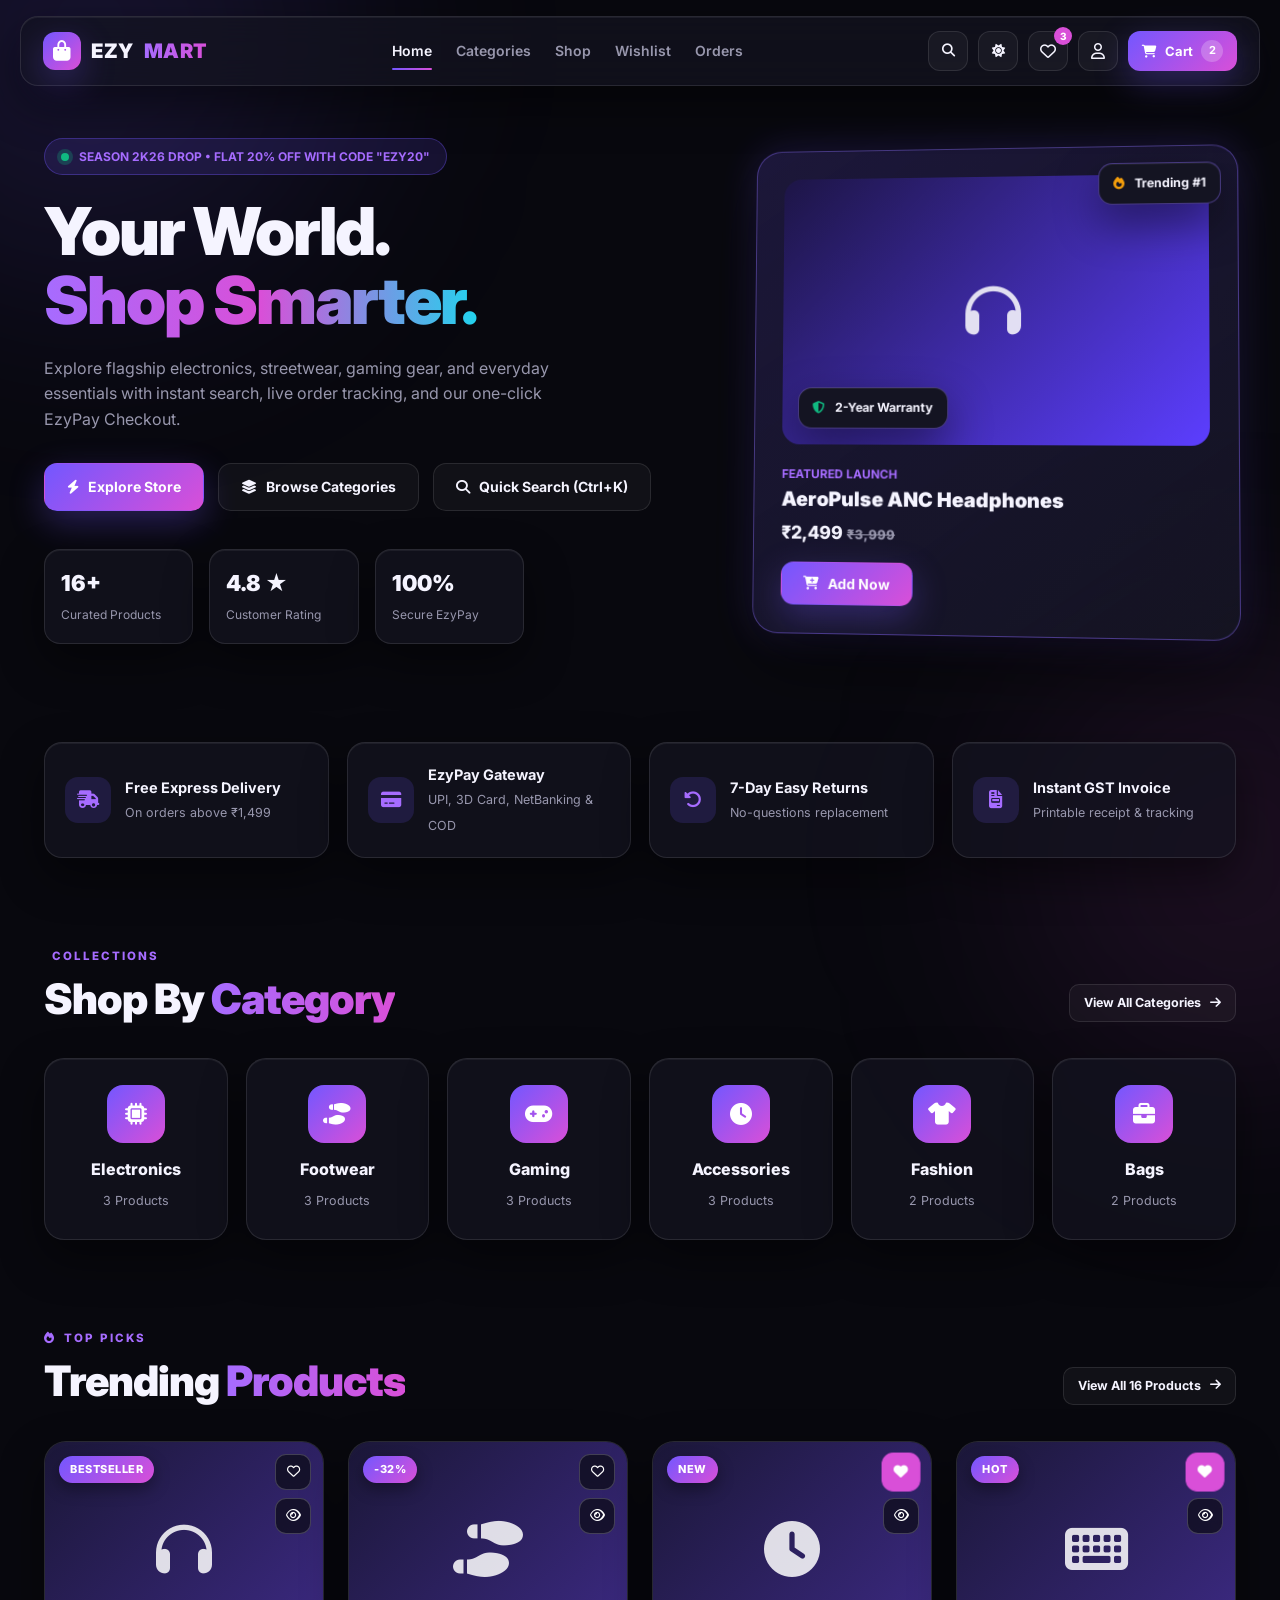
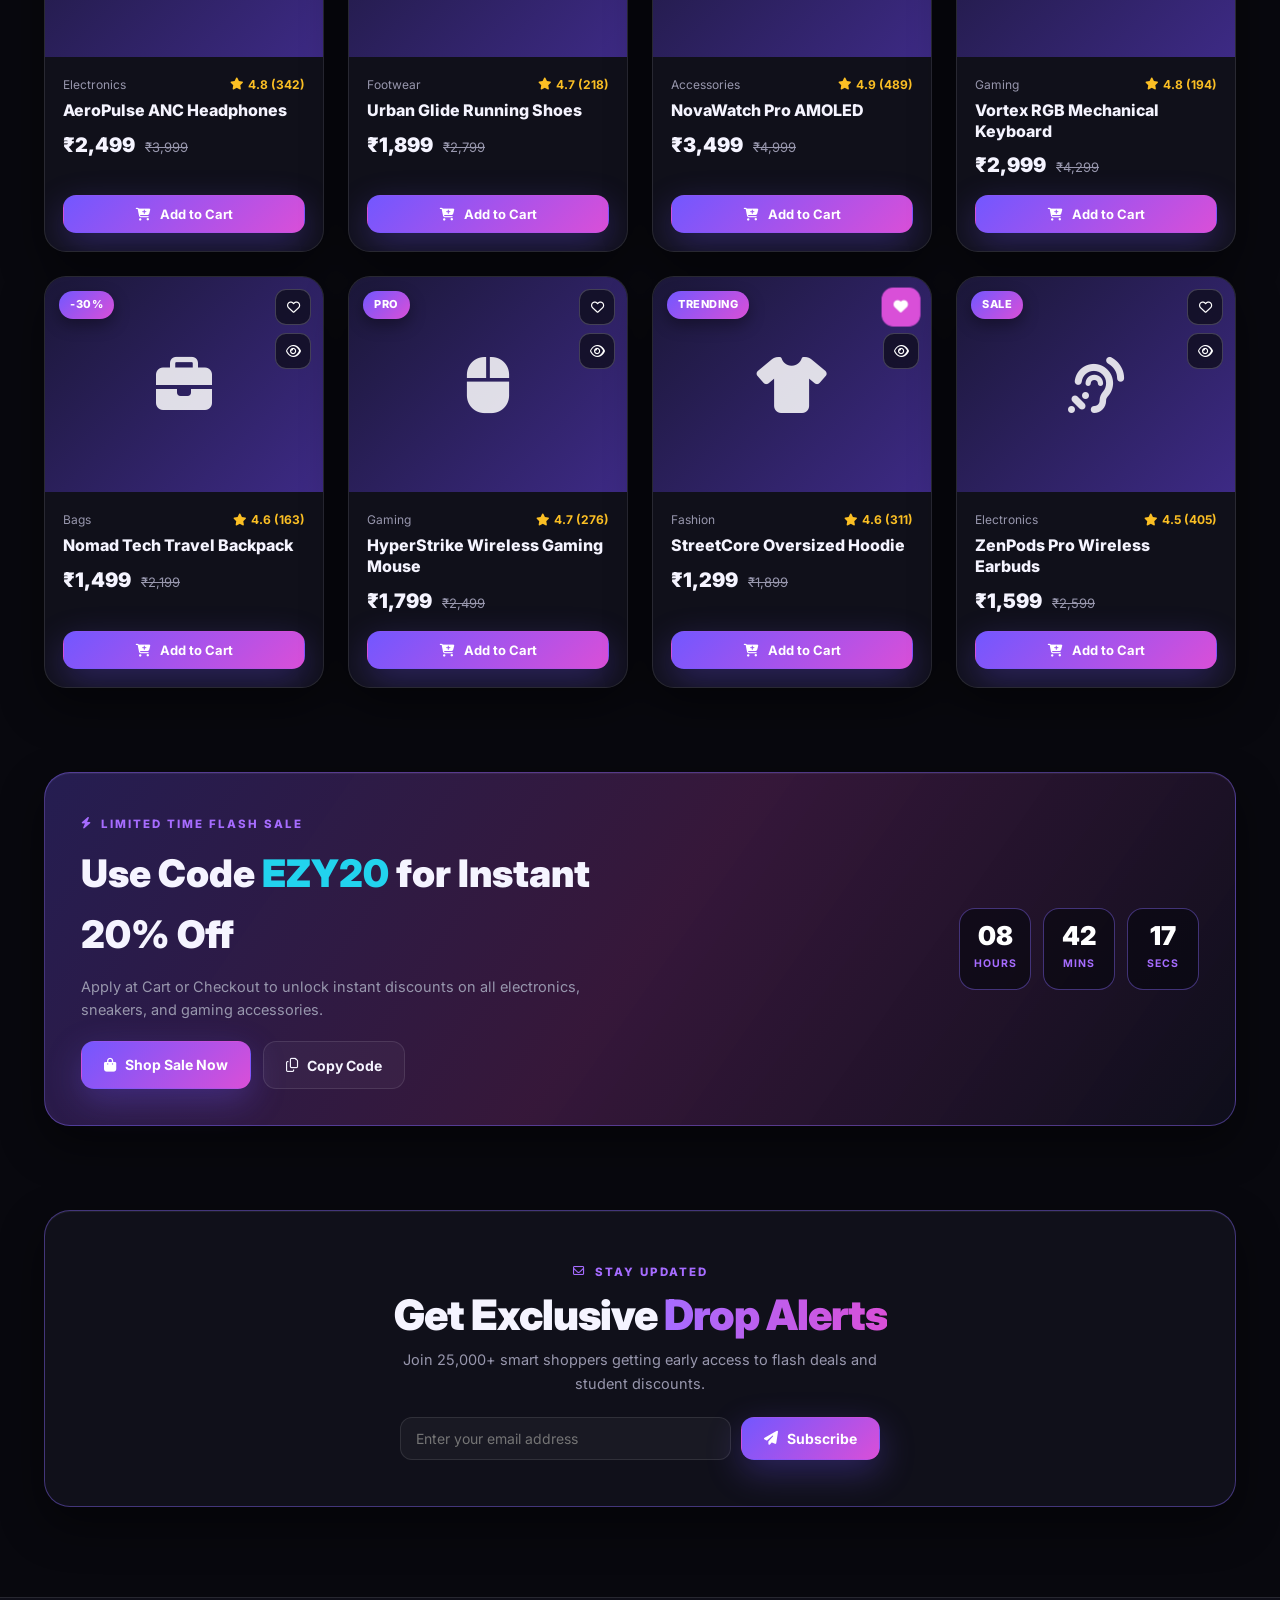
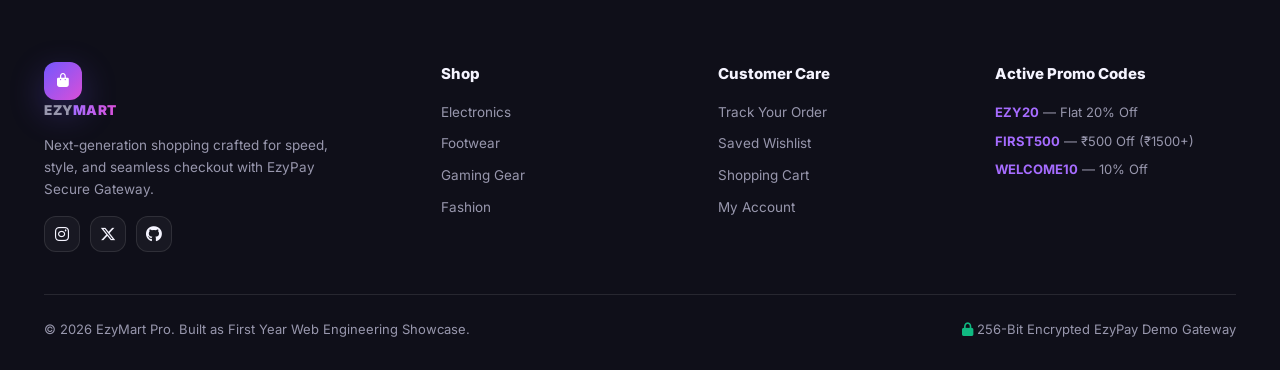
==== commit dafa04ad: "initial commit" ====
--- a/index.html
+++ b/index.html
@@ -3,733 +3,318 @@
 <head>
     <meta charset="UTF-8">
     <meta name="viewport" content="width=device-width, initial-scale=1.0">
-
-    <title>EazyMart | Shop Smarter</title>
-
-    <link rel="preconnect" href="https://fonts.googleapis.com">
-    <link rel="preconnect" href="https://fonts.gstatic.com" crossorigin>
-
-    <link href="https://fonts.googleapis.com/css2?family=Inter:wght@400;500;600;700;800;900&display=swap" rel="stylesheet">
-
-    <link rel="stylesheet"
-          href="https://cdnjs.cloudflare.com/ajax/libs/font-awesome/6.5.2/css/all.min.css">
-
+    <title>EzyMart Pro | Next-Gen E-Commerce Experience</title>
+    <link rel="stylesheet" href="https://cdnjs.cloudflare.com/ajax/libs/font-awesome/6.5.2/css/all.min.css">
     <link rel="stylesheet" href="style.css">
-    
+    <style>
+        .trust-strip {
+            display: grid;
+            grid-template-columns: repeat(auto-fit, minmax(220px, 1fr));
+            gap: 18px;
+            margin: 18px 0 80px;
+        }
+        .trust-item {
+            padding: 20px;
+            border-radius: 18px;
+            background: var(--surface);
+            border: 1px solid var(--border);
+            display: flex;
+            align-items: center;
+            gap: 14px;
+            box-shadow: var(--shadow-3d);
+        }
+        .trust-icon {
+            width: 46px;
+            height: 46px;
+            border-radius: 13px;
+            background: rgba(115, 87, 255, 0.16);
+            color: var(--primary-light);
+            display: flex;
+            align-items: center;
+            justify-content: center;
+            font-size: 18px;
+            flex-shrink: 0;
+        }
+        .home-cat-grid {
+            display: grid;
+            grid-template-columns: repeat(auto-fit, minmax(180px, 1fr));
+            gap: 18px;
+            margin-bottom: 84px;
+        }
+        .cat-tile {
+            padding: 26px 20px;
+            border-radius: 20px;
+            background: var(--surface);
+            border: 1px solid var(--border);
+            text-align: center;
+            box-shadow: var(--shadow-3d);
+            transition: var(--transition);
+            display: block;
+        }
+        .cat-tile:hover {
+            transform: translateY(-7px);
+            border-color: var(--border-strong);
+            box-shadow: var(--shadow-glow);
+        }
+        .cat-tile-icon {
+            width: 58px;
+            height: 58px;
+            margin: 0 auto 14px;
+            border-radius: 16px;
+            background: linear-gradient(135deg, var(--primary), var(--accent));
+            color: #fff;
+            display: flex;
+            align-items: center;
+            justify-content: center;
+            font-size: 22px;
+        }
+        .cat-tile h3 { font-size: 16px; font-weight: 800; margin-bottom: 4px; }
+        .cat-tile span { font-size: 12.5px; color: var(--text-muted); }
+
+        .newsletter-box {
+            margin-top: 84px;
+            padding: 46px 32px;
+            text-align: center;
+            border-radius: 26px;
+            background: var(--surface);
+            border: 1px solid var(--border-strong);
+            box-shadow: var(--shadow-3d);
+        }
+        .newsletter-form {
+            display: flex;
+            gap: 10px;
+            max-width: 480px;
+            margin: 22px auto 0;
+            flex-wrap: wrap;
+        }
+        .newsletter-form input { flex: 1; min-width: 220px; }
+    </style>
 </head>
-
 <body>
-
-    <!-- NAVBAR -->
-
-<nav class="navbar">
-
-    <!-- LOGO -->
-    <a href="index.html" class="logo">
-        <div class="logo-icon">
-            <i class="fa-solid fa-bag-shopping"></i>
+    <div id="navbar-root"></div>
+
+    <!-- HERO SECTION -->
+    <section class="hero">
+        <div class="container">
+            <div class="hero-grid">
+                <div>
+                    <div class="hero-pill">
+                        <span class="pulse"></span>
+                        SEASON 2K26 DROP • FLAT 20% OFF WITH CODE "EZY20"
+                    </div>
+                    <h1>Your World.<br><span>Shop Smarter.</span></h1>
+                    <p class="hero-desc">
+                        Explore flagship electronics, streetwear, gaming gear, and everyday essentials with instant search, live order tracking, and our one-click EzyPay Checkout.
+                    </p>
+                    <div class="hero-cta">
+                        <a href="product.html" class="btn btn-primary">
+                            <i class="fa-solid fa-bolt"></i> Explore Store
+                        </a>
+                        <a href="categories.html" class="btn btn-secondary">
+                            <i class="fa-solid fa-layer-group"></i> Browse Categories
+                        </a>
+                        <button class="btn btn-secondary" onclick="openSearchModal()">
+                            <i class="fa-solid fa-magnifying-glass"></i> Quick Search (Ctrl+K)
+                        </button>
+                    </div>
+                    <div class="hero-stats">
+                        <div class="stat-box">
+                            <strong>16+</strong>
+                            <span>Curated Products</span>
+                        </div>
+                        <div class="stat-box">
+                            <strong>4.8 ★</strong>
+                            <span>Customer Rating</span>
+                        </div>
+                        <div class="stat-box">
+                            <strong>100%</strong>
+                            <span>Secure EzyPay</span>
+                        </div>
+                    </div>
+                </div>
+
+                <!-- 3D FEATURED SHOWCASE -->
+                <div class="hero-visual">
+                    <div class="showcase-card">
+                        <div class="floating-chip top-right">
+                            <i class="fa-solid fa-fire" style="color:#f59e0b;"></i>
+                            Trending #1
+                        </div>
+                        <div class="showcase-img-wrap">
+                            <img src="https://images.unsplash.com/photo-1505740420928-5e560c06d30e?auto=format&fit=crop&w=700&q=80"
+                                 alt="AeroPulse ANC Headphones"
+                                 onerror="this.style.display='none'; this.nextElementSibling.style.display='block';">
+                            <i class="fa-solid fa-headphones product-fallback-icon"></i>
+                            <div class="floating-chip bottom-left">
+                                <i class="fa-solid fa-shield-halved" style="color:var(--success);"></i>
+                                2-Year Warranty
+                            </div>
+                        </div>
+                        <div style="display:flex;align-items:center;justify-content:space-between;gap:14px;flex-wrap:wrap;">
+                            <div>
+                                <div style="font-size:12px;color:var(--primary-light);font-weight:700;">FEATURED LAUNCH</div>
+                                <h3 style="font-size:20px;font-weight:900;">AeroPulse ANC Headphones</h3>
+                                <div style="font-size:18px;font-weight:800;margin-top:4px;">₹2,499 <span class="price-old" style="font-size:13px;">₹3,999</span></div>
+                            </div>
+                            <button class="btn btn-primary" onclick="addToCart(1)">
+                                <i class="fa-solid fa-cart-plus"></i> Add Now
+                            </button>
+                        </div>
+                    </div>
+                </div>
+            </div>
         </div>
-        EZY<span>MART</span>
-    </a>
-
-
-    <!-- NAV LINKS -->
-    <div class="nav-links">
-    <a href="index.html" class="active">Home</a>
-    <a href="categories.html">Categories</a>
-    <a href="products.html">Products</a>
-    <a href="wishlist.html">Wishlist</a>
-    <a href="index.html#offers">Offers</a>
-    <a href="index.html#contact">Contact</a>
-</div>
-
-    <!-- RIGHT SIDE -->
-    <div class="nav-actions">
-
-        <!-- USER / LOGIN -->
-        <a href="login.html" class="icon-btn" title="Login">
-            <i class="fa-regular fa-user"></i>
-        </a>
-
-
-        <!-- CART -->
-        <a href="cart.html" class="cart-nav">
-            <i class="fa-solid fa-cart-shopping"></i>
-            <span>Cart</span>
-            <b>2</b>
-        </a>
-
-    </div>
-
-</nav>
-
-
-
-
-    <!-- HERO SECTION -->
-
-    <section class="hero">
-
-        <div class="blur-circle"></div>
-
-
-        <div class="hero-container">
-
-
-            <!-- LEFT SIDE -->
-
-            <div class="hero-left">
-
-                <div class="badge">
-
-                    <span class="badge-dot"></span>
-
-                    NEXT GENERATION SHOPPING
-
-                </div>
-
-
-                <h1 class="hero-title">
-
-                    Your World.<br>
-
-                    <span>Your Shop.</span>
-
-                </h1>
-
-
-                <p class="hero-description">
-
-                    Discover technology, fashion, gaming and lifestyle
-                    products through a shopping experience designed
-                    for the future.
-
+    </section>
+
+    <main class="container">
+        <!-- TRUST STRIP -->
+        <section class="trust-strip">
+            <div class="trust-item">
+                <div class="trust-icon"><i class="fa-solid fa-truck-fast"></i></div>
+                <div>
+                    <strong style="display:block;font-size:14.5px;">Free Express Delivery</strong>
+                    <span style="font-size:12.5px;color:var(--text-muted);">On orders above ₹1,499</span>
+                </div>
+            </div>
+            <div class="trust-item">
+                <div class="trust-icon"><i class="fa-solid fa-credit-card"></i></div>
+                <div>
+                    <strong style="display:block;font-size:14.5px;">EzyPay Gateway</strong>
+                    <span style="font-size:12.5px;color:var(--text-muted);">UPI, 3D Card, NetBanking & COD</span>
+                </div>
+            </div>
+            <div class="trust-item">
+                <div class="trust-icon"><i class="fa-solid fa-rotate-left"></i></div>
+                <div>
+                    <strong style="display:block;font-size:14.5px;">7-Day Easy Returns</strong>
+                    <span style="font-size:12.5px;color:var(--text-muted);">No-questions replacement</span>
+                </div>
+            </div>
+            <div class="trust-item">
+                <div class="trust-icon"><i class="fa-solid fa-file-invoice"></i></div>
+                <div>
+                    <strong style="display:block;font-size:14.5px;">Instant GST Invoice</strong>
+                    <span style="font-size:12.5px;color:var(--text-muted);">Printable receipt & tracking</span>
+                </div>
+            </div>
+        </section>
+
+        <!-- CATEGORIES PREVIEW -->
+        <section id="categories">
+            <div class="section-header">
+                <div>
+                    <div class="section-tag"><i class="fa-solid fa-grid-2"></i> COLLECTIONS</div>
+                    <h2 class="section-title">Shop By <span>Category</span></h2>
+                </div>
+                <a href="categories.html" class="btn btn-secondary btn-sm">View All Categories <i class="fa-solid fa-arrow-right"></i></a>
+            </div>
+            <div class="home-cat-grid" id="homeCatGrid"></div>
+        </section>
+
+        <!-- TRENDING PRODUCTS -->
+        <section style="margin-bottom:84px;">
+            <div class="section-header">
+                <div>
+                    <div class="section-tag"><i class="fa-solid fa-fire"></i> TOP PICKS</div>
+                    <h2 class="section-title">Trending <span>Products</span></h2>
+                </div>
+                <a href="product.html" class="btn btn-secondary btn-sm">View All 16 Products <i class="fa-solid fa-arrow-right"></i></a>
+            </div>
+            <div class="products-grid" id="trendingGrid"></div>
+        </section>
+
+        <!-- FLASH SALE COUNTDOWN -->
+        <section id="offers" class="flash-banner">
+            <div style="max-width:520px;">
+                <span class="section-tag"><i class="fa-solid fa-bolt"></i> LIMITED TIME FLASH SALE</span>
+                <h2 style="font-size:clamp(26px,3.8vw,38px);font-weight:900;margin-bottom:10px;">
+                    Use Code <span style="color:var(--cyan);">EZY20</span> for Instant 20% Off
+                </h2>
+                <p style="color:var(--text-muted);font-size:14.5px;margin-bottom:20px;">
+                    Apply at Cart or Checkout to unlock instant discounts on all electronics, sneakers, and gaming accessories.
                 </p>
-
-
-                <div class="hero-buttons">
-
-                    <button class="btn btn-primary">
-
-                        <i class="fa-solid fa-cart-shopping"></i>
-
-                        Explore Store
-
-                        <i class="fa-solid fa-arrow-right"></i>
-
-                    </button>
-
-
-                    <button class="btn btn-secondary">
-
-                        <i class="fa-solid fa-grip"></i>
-
-                        Browse Categories
-
-                    </button>
-
-                </div>
-
-            </div>
-
-
-            <!-- RIGHT SIDE -->
-
-            <div class="hero-right">
-
-                <div class="product-glow"></div>
-
-
-                <!-- 3D PLATFORM -->
-
-                <div class="platform"></div>
-
-
-                <!-- SMARTPHONE -->
-
-                <div class="phone">
-
-                    <div class="camera">
-
-                        <div class="lens"></div>
-                        <div class="lens"></div>
-                        <div class="lens"></div>
-
-                    </div>
-
-
-                    <div class="phone-screen">
-
-                        <div class="phone-small">
-                            EAZYCART
-                        </div>
-
-                        <div class="phone-title">
-                            Shop Beyond Reality.
-                        </div>
-
-                        <div class="phone-circle"></div>
-
-                    </div>
-
-                </div>
-
-
-                <!-- FLOATING CARD -->
-
-                <div class="device-card">
-
-                    <div>
-
-                        <div class="premium">
-                            PREMIUM DEVICE
-                        </div>
-
-                        <div class="device-name">
-                            Smartphone Pro Max
-                        </div>
-
-                    </div>
-
-
-                    <div class="weather">
-
-                        ☁️ 27°C
-
-                    </div>
-
-                </div>
-
-            </div>
-
-        </div>
-
-    </section>
-    <!-- ================= CATEGORIES ================= -->
-
-<section class="categories-section">
-
-    <div class="section-heading">
-
-        <div>
-            <p class="section-tag">EXPLORE COLLECTION</p>
-
-            <h2>
-                Shop by <span>Category</span>
-            </h2>
-        </div>
-
-        <a href="#" class="view-all">
-            View All
-            <i class="fa-solid fa-arrow-right"></i>
-        </a>
-
-    </div>
-
-
-    < class="category-grid">
-
-
-        <!-- ELECTRONICS -->
-
-        <div class="category-card electronics">
-        <img src="https://png.pngtree.com/thumb_back/fw800/background/20240716/pngtree-3d-electronic-computer-hardware-technology-motherboard-digital-chip-image_16010809.jpg" alt="Electronics">
-        <div class="category-content">
-        <span class="category-number">01</span>
-        <div class="category-icon">
-            <i class="fa-solid fa-laptop"></i>
-        </div>
-        <h3>Electronics</h3>
-        <p>Smart devices & gadgets</p>
-        </div>
-        </div>
-
-        <!-- FASHION -->
-
-        <div class="category-card fashion">
-        <img src="https://img.freepik.com/premium-photo/3d-rendered-photo-3d-mens-suiting_804007-53551.jpg" alt="Fashion">
-        <div class="category-content">
-        <span class="category-number">02</span>
-        <div class="category-icon">
-            <i class="fa-solid fa-shirt"></i>
-        </div>
-        <h3>Fashion</h3>
-        <p>Style for every occasion</p>
-        </div>
-        </div>
-
-
-        <!-- GAMING -->
-
-        <div class="category-card gaming">
-      <img src="https://png.pngtree.com/background/20231222/original/pngtree-modern-gaming-and-entertainment-duo-featuring-sleek-black-joysticks-on-abstract-picture-image_6936209.jpg" alt="Gaming">
-      <div class="category-content">
-        <span class="category-number">03</span>
-        <div class="category-icon">
-            <i class="fa-solid fa-gamepad"></i>
-        </div>
-        <h3>Gaming</h3>
-        <p>Level up your experience</p>
-      </div>
-      </div>
-
-
-        <!-- GROCERY -->
-
-       
-    <div class="category-card grocery">
-    <img src="https://img.pikbest.com/wp/202346/groceries-3d-grocery-items-in-view_9748702.jpg!bw700" alt="Grocery">
-    <div class="category-content">
-        <span class="category-number">04</span>
-        <div class="category-icon">
-            <i class="fa-solid fa-basket-shopping"></i>
-        </div>
-        <h3>Grocery</h3>
-        <p>Daily essentials & more</p>
-    </div>
-</div>
-
-</section>
-
-<!-- ================= CATEGORIES ================= -->
-<section class="categories-section">
-    <div class="section-heading">
-        <div>
-            <span class="small-title">EXPLORE</span>
-            <h2>Shop by <span>Category</span></h2>
-        </div>
-        <a href="#" class="view-all">View All →</a>
-    </div>
-
-    <div class="category-grid">
-
-        <div class="category-card">
-            <div class="category-icon">👕</div>
-            <h3>Fashion</h3>
-            <p>120+ Products</p>
-        </div>
-
-        <div class="category-card">
-            <div class="category-icon">💻</div>
-            <h3>Electronics</h3>
-            <p>250+ Products</p>
-        </div>
-
-        <div class="category-card">
-            <div class="category-icon">🎧</div>
-            <h3>Headphones</h3>
-            <p>80+ Products</p>
-        </div>
-
-        <div class="category-card">
-            <div class="category-icon">👟</div>
-            <h3>Footwear</h3>
-            <p>150+ Products</p>
-        </div>
-
-        <div class="category-card">
-            <div class="category-icon">🛋️</div>
-            <h3>Home</h3>
-            <p>180+ Products</p>
-        </div>
-
-        <div class="category-card">
-            <div class="category-icon">🛒</div>
-            <h3>Grocery</h3>
-            <p>300+ Products</p>
-        </div>
-
-    </div>
-</section>
-
-
-<!-- ================= TRENDING PRODUCTS ================= -->
-<section class="products-section">
-
-    <div class="section-heading">
-        <div>
-            <span class="small-title">BEST SELLERS</span>
-            <h2>Trending <span>Products</span></h2>
-        </div>
-
-        <a href="#" class="view-all">View All →</a>
-    </div>
-
-    <div class="product-grid">
-
-        <!-- Product 1 -->
-        <a href="product.html?product=shoes" class="product-card">
-
-            <div class="product-badge">-20%</div>
-
-            <button class="wishlist">♡</button>
-
-           <div class="product-image">
-             <img src="https://tse2.mm.bing.net/th/id/OIP.CsZbinEKwUYYUDjepyukmgHaEK?r=0&pid=Api&P=0&h=180" alt="Urban Running Shoes">
-           </div>
-
-            <div class="product-info">
-                <p class="product-category">Footwear</p>
-
-                <h3>Urban Running Shoes</h3>
-
-                <div class="rating">
-                    ★★★★★ <span>(128)</span>
-                </div>
-
-                <div class="price">
-                    <strong>₹1,599</strong>
-                    <del>₹1,999</del>
-                </div>
-
-                <button class="add-cart">
-                    🛒 Add to Cart
-                </button>
-            </div>
-
-        </a>
-
-
-        <!-- Product 2 -->
-        <a href="product.html?product=headphones" class="product-card">
-
-            <div class="product-badge">-15%</div>
-
-            <button class="wishlist">♡</button>
-
-            <div class="product-image">
-             <img src="https://tse4.mm.bing.net/th/id/OIP.TYiw8NUqf5jItFSTs51zmwHaEJ?r=0&pid=Api&P=0&h=180" alt="Urban Running Shoes">
-           </div>
-
-            <div class="product-info">
-                <p class="product-category">Electronics</p>
-
-                <h3>Wireless Headphones</h3>
-
-                <div class="rating">
-                    ★★★★★ <span>(96)</span>
-                </div>
-
-                <div class="price">
-                    <strong>₹2,499</strong>
-                    <del>₹2,999</del>
-                </div>
-
-                <button class="add-cart">
-                    🛒 Add to Cart
-                </button>
-            </div>
-
-        </a>
-
-
-        <!-- Product 3 -->
-        <a href="product.html?product=backpack" class="product-card">
-
-            <div class="product-badge">NEW</div>
-
-            <button class="wishlist">♡</button>
-
-            <div class="product-image">
-             <img src="https://tse2.mm.bing.net/th/id/OIP.mgEnVNmzAzy763Z6IxuW3wAAAA?r=0&pid=Api&P=0&h=180" alt="Urban Running Shoes">
-           </div>
-
-            <div class="product-info">
-                <p class="product-category">Accessories</p>
-
-                <h3>Smart Watch Pro</h3>
-
-                <div class="rating">
-                    ★★★★★ <span>(214)</span>
-                </div>
-
-                <div class="price">
-                    <strong>₹3,999</strong>
-                    <del>₹4,999</del>
-                </div>
-
-                <button class="add-cart">
-                    🛒 Add to Cart
-                </button>
-            </div>
-
-        </a>
-
-
-        <!-- Product 4 -->
-        <a href="product.html" class="product-card">
-
-            <div class="product-badge">-25%</div>
-
-            <button class="wishlist">♡</button>
-
-            <div class="product-image">
-             <img src="https://tse3.mm.bing.net/th/id/OIP.BRIvm3RcJl13m4Gv_4PS2QHaEK?r=0&pid=Api&P=0&h=180" alt="Urban Running Shoes">
-           </div>
-
-            <div class="product-info">
-                <p class="product-category">Fashion</p>
-
-                <h3>Premium Travel Backpack</h3>
-
-                <div class="rating">
-                    ★★★★★ <span>(74)</span>
-                </div>
-
-                <div class="price">
-                    <strong>₹1,199</strong>
-                    <del>₹1,599</del>
-                </div>
-
-                <button class="add-cart">
-                    🛒 Add to Cart
-                </button>
-            </div>
-
-        </div>
-
-    </div>
-
-</section>
-
-<!-- ================= PREMIUM OFFER ================= -->
-
-<section class="offer-section">
-
-    <div class="offer-content">
-
-        <span class="offer-label">LIMITED TIME OFFER</span>
-
-        <h2>
-            Upgrade Your
-            <span>Everyday Life.</span>
-        </h2>
-
-        <p>
-            Discover amazing products at unbeatable prices.
-            Grab your favourites before the offer ends.
-        </p>
-
-        <div class="offer-buttons">
-            <a href="#" class="shop-now">Shop Now →</a>
-            <span class="offer-time">🔥 Up to 50% OFF</span>
-        </div>
-
-    </div>
-
-    <div class="offer-visual">
-
-        <div class="floating-circle circle-one"></div>
-        <div class="floating-circle circle-two"></div>
-
-        <div class="offer-product">
-            🎧
-        </div>
-
-        <div class="floating-card card-top">
-            ⭐ 4.9 Rating
-        </div>
-
-        <div class="floating-card card-bottom">
-            🛒 10K+ Sold
-        </div>
-
-    </div>
-
-</section>
-
-<!-- ================= NEWSLETTER ================= -->
-
-<section class="newsletter-section">
-
-    <div class="newsletter-content">
-        <span>STAY UPDATED</span>
-
-        <h2>Get the latest deals in your inbox.</h2>
-
-        <p>
-            Subscribe to EazyMart and never miss new products,
-            exclusive offers and exciting deals.
-        </p>
-
-        <form class="newsletter-form">
-            <input
-                type="email"
-                placeholder="Enter your email address"
-                required
-            >
-
-            <button type="submit">
-                Subscribe →
-            </button>
-        </form>
-    </div>
-
-</section>
-
-
-<!-- ================= FOOTER ================= -->
-
-<footer class="main-footer">
-
-    <div class="footer-grid">
-
-        <!-- Brand -->
-        <div class="footer-brand">
-
-            <h2>Eazy<span>Mart</span></h2>
-
-            <p>
-                Shop smarter. Discover better.
-                Your modern destination for everyday products.
+                <div style="display:flex;gap:12px;flex-wrap:wrap;">
+                    <a href="product.html" class="btn btn-primary"><i class="fa-solid fa-bag-shopping"></i> Shop Sale Now</a>
+                    <button class="btn btn-secondary" onclick="copyPromoCode('EZY20')"><i class="fa-regular fa-copy"></i> Copy Code</button>
+                </div>
+            </div>
+            <div class="countdown-boxes">
+                <div class="cd-box"><strong id="cdHours">08</strong><span>Hours</span></div>
+                <div class="cd-box"><strong id="cdMins">42</strong><span>Mins</span></div>
+                <div class="cd-box"><strong id="cdSecs">19</strong><span>Secs</span></div>
+            </div>
+        </section>
+
+        <!-- NEWSLETTER -->
+        <section class="newsletter-box">
+            <span class="section-tag"><i class="fa-regular fa-envelope"></i> STAY UPDATED</span>
+            <h2 class="section-title" style="margin-bottom:10px;">Get Exclusive <span>Drop Alerts</span></h2>
+            <p style="color:var(--text-muted);max-width:500px;margin:0 auto;font-size:14.5px;">
+                Join 25,000+ smart shoppers getting early access to flash deals and student discounts.
             </p>
-
-            <div class="social-links">
-                <a href="#">f</a>
-                <a href="#">𝕏</a>
-                <a href="#">◎</a>
-                <a href="#">in</a>
-            </div>
-
-        </div>
-
-
-        <!-- Shop -->
-        <div class="footer-column">
-
-            <h3>Shop</h3>
-
-            <a href="#">Fashion</a>
-            <a href="#">Electronics</a>
-            <a href="#">Footwear</a>
-            <a href="#">Grocery</a>
-            <a href="#">Accessories</a>
-
-        </div>
-
-
-        <!-- Help -->
-        <div class="footer-column">
-
-            <h3>Help</h3>
-
-            <a href="#">Contact Us</a>
-            <a href="#">FAQs</a>
-            <a href="#">Shipping</a>
-            <a href="#">Returns</a>
-            <a href="#">Track Order</a>
-
-        </div>
-
-
-        <!-- Company -->
-        <div class="footer-column">
-
-            <h3>Company</h3>
-
-            <a href="#">About Us</a>
-            <a href="#">Careers</a>
-            <a href="#">Privacy Policy</a>
-            <a href="#">Terms & Conditions</a>
-
-        </div>
-
-    </div>
-
-
-    <div class="footer-bottom">
-
-        <p>© 2026 EazyMart. All rights reserved.</p>
-
-        <p>Made with ❤️ for smarter shopping.</p>
-
-    </div>
-
-</footer>
-
-
-    <script src="script.js"></script>
-
-    <!-- SEARCH OVERLAY -->
-<!-- =====================================
-     SEARCH OVERLAY
-===================================== -->
-
-<div class="search-overlay" id="searchOverlay">
-
-    <div class="search-box">
-
-        <!-- CLOSE -->
-        <button
-            class="search-close"
-            id="searchClose"
-            type="button">
-
-            <i class="fa-solid fa-xmark"></i>
-
-        </button>
-
-
-        <!-- HEADING -->
-        <div class="search-heading">
-
-            <span>EZY MART SEARCH</span>
-
-            <h2>
-                What are you looking for?
-            </h2>
-
-        </div>
-
-
-        <!-- INPUT -->
-        <div class="search-input-wrap">
-
-            <i class="fa-solid fa-magnifying-glass"></i>
-
-            <input
-                type="text"
-                id="searchInput"
-                placeholder="Search products, categories..."
-                autocomplete="off"
-            >
-
-        </div>
-
-
-        <!-- RESULTS -->
-        <div
-            class="search-results"
-            id="searchResults">
-
-            <p class="search-hint">
-                Try searching for:
-            </p>
-
-            <div class="search-tags">
-
-                <button type="button">
-                    Headphones
-                </button>
-
-                <button type="button">
-                    Shoes
-                </button>
-
-                <button type="button">
-                    Smart Watch
-                </button>
-
-                <button type="button">
-                    Backpack
-                </button>
-
-            </div>
-
-        </div>
-
-    </div>
-
-</div>
+            <form class="newsletter-form" onsubmit="handleNewsletter(event)">
+                <input id="newsEmail" type="text" class="input-field" placeholder="Enter your email address">
+                <button type="submit" class="btn btn-primary"><i class="fa-solid fa-paper-plane"></i> Subscribe</button>
+            </form>
+        </section>
+    </main>
+
+    <div id="footer-root"></div>
+
+    <script src="app.js"></script>
+    <script>
+        renderSharedLayout("home");
+
+        // Render Category Tiles
+        const catMeta = [
+            { name: "Electronics", icon: "fa-microchip" },
+            { name: "Footwear", icon: "fa-shoe-prints" },
+            { name: "Gaming", icon: "fa-gamepad" },
+            { name: "Accessories", icon: "fa-clock" },
+            { name: "Fashion", icon: "fa-shirt" },
+            { name: "Bags", icon: "fa-briefcase" }
+        ];
+        document.getElementById("homeCatGrid").innerHTML = catMeta.map(c => {
+            const count = PRODUCTS.filter(p => p.category === c.name).length;
+            return `
+                <a class="cat-tile" href="product.html?category=${encodeURIComponent(c.name)}">
+                    <div class="cat-tile-icon"><i class="fa-solid ${c.icon}"></i></div>
+                    <h3>${c.name}</h3>
+                    <span>${count} Products</span>
+                </a>
+            `;
+        }).join("");
+
+        // Render Trending Products (first 8)
+        document.getElementById("trendingGrid").innerHTML = PRODUCTS.slice(0, 8).map(renderProductCard).join("");
+
+        // Live Countdown Timer
+        let totalSeconds = 8 * 3600 + 42 * 60 + 19;
+        setInterval(() => {
+            if (totalSeconds > 0) totalSeconds--;
+            const h = String(Math.floor(totalSeconds / 3600)).padStart(2, "0");
+            const m = String(Math.floor((totalSeconds % 3600) / 60)).padStart(2, "0");
+            const s = String(totalSeconds % 60).padStart(2, "0");
+            document.getElementById("cdHours").textContent = h;
+            document.getElementById("cdMins").textContent = m;
+            document.getElementById("cdSecs").textContent = s;
+        }, 1000);
+
+        function copyPromoCode(code) {
+            if (navigator.clipboard) navigator.clipboard.writeText(code);
+            showToast(`Promo code "${code}" copied! Apply it in your Cart.`, "success");
+        }
+
+        function handleNewsletter(e) {
+            e.preventDefault();
+            const email = document.getElementById("newsEmail").value;
+            if (!isValidEmailSimple(email)) {
+                showToast("Please enter a valid email address.", "error");
+                return;
+            }
+            document.getElementById("newsEmail").value = "";
+            showToast("Subscribed! Welcome to EzyMart VIP drops.", "success");
+        }
+    </script>
 </body>
-</html>+</html>
--- a/style.css
+++ b/style.css
@@ -1,33 +1,50 @@
-/* =========================================
-   EZYMART HOME PAGE
-   PREMIUM DARK + PURPLE DESIGN
-========================================= */
+/* =========================================================
+   EZYMART PRO 2K26 — MASTER DESIGN SYSTEM
+   Dark Glassmorphism + 3D Depth + Light Mode Support
+========================================================= */
 
 @import url('https://fonts.googleapis.com/css2?family=Inter:wght@400;500;600;700;800;900&display=swap');
 
 :root {
-    --bg: #09090f;
-    --bg2: #0d0d15;
-    --card: #12121b;
-    --card2: #161622;
-
-    --purple: #7357ff;
-    --violet: #9b7cff;
-    --light-purple: #b7a7ff;
+    --bg: #08080e;
+    --bg-2: #0f0f19;
+    --surface: rgba(20, 20, 32, 0.72);
+    --surface-solid: #141422;
+    --surface-hover: rgba(30, 30, 48, 0.85);
+    --glass: rgba(255, 255, 255, 0.04);
+    --border: rgba(255, 255, 255, 0.10);
+    --border-strong: rgba(138, 108, 255, 0.42);
+
+    --primary: #7357ff;
+    --primary-light: #a66cff;
+    --accent: #d94fd8;
+    --cyan: #22d3ee;
+    --success: #10b981;
+    --warning: #f59e0b;
+    --danger: #ef4444;
 
     --text: #f5f4ff;
-    --muted: #9291a4;
-
-    --border: rgba(255,255,255,0.08);
-    --border-purple: rgba(115,87,255,0.28);
-
-    --glass: rgba(255,255,255,0.035);
-}
-
-
-/* =========================================
-   RESET
-========================================= */
+    --text-muted: #9897ad;
+    --shadow-3d: 0 18px 45px rgba(0, 0, 0, 0.48), 0 1px 0 rgba(255, 255, 255, 0.06) inset;
+    --shadow-glow: 0 12px 35px rgba(115, 87, 255, 0.30);
+    --radius: 20px;
+    --radius-sm: 12px;
+    --transition: 0.28s cubic-bezier(0.22, 1, 0.36, 1);
+}
+
+body.light-theme {
+    --bg: #f4f5fb;
+    --bg-2: #ebedf7;
+    --surface: rgba(255, 255, 255, 0.86);
+    --surface-solid: #ffffff;
+    --surface-hover: #ffffff;
+    --glass: rgba(115, 87, 255, 0.05);
+    --border: rgba(20, 20, 45, 0.11);
+    --border-strong: rgba(115, 87, 255, 0.45);
+    --text: #121224;
+    --text-muted: #5a5a75;
+    --shadow-3d: 0 16px 38px rgba(24, 24, 60, 0.10), 0 1px 0 rgba(255, 255, 255, 0.9) inset;
+}
 
 * {
     margin: 0;
@@ -40,10 +57,39 @@
 }
 
 body {
-    font-family: "Inter", sans-serif;
+    font-family: 'Inter', -apple-system, BlinkMacSystemFont, sans-serif;
     background: var(--bg);
     color: var(--text);
+    line-height: 1.6;
     overflow-x: hidden;
+    min-height: 100vh;
+    transition: background var(--transition), color var(--transition);
+}
+
+body::before,
+body::after {
+    content: "";
+    position: fixed;
+    border-radius: 50%;
+    filter: blur(120px);
+    pointer-events: none;
+    z-index: -1;
+}
+
+body::before {
+    width: 480px;
+    height: 480px;
+    top: -200px;
+    left: -150px;
+    background: rgba(115, 87, 255, 0.14);
+}
+
+body::after {
+    width: 440px;
+    height: 440px;
+    right: -180px;
+    bottom: -180px;
+    background: rgba(217, 79, 216, 0.10);
 }
 
 a {
@@ -51,2164 +97,932 @@
     color: inherit;
 }
 
-button,
-input {
+button, input, select, textarea {
     font-family: inherit;
 }
 
-
-/* =========================================
-   BACKGROUND
-========================================= */
-
-body::before {
-    content: "";
-    position: fixed;
-    width: 480px;
-    height: 480px;
-    top: -250px;
-    left: -180px;
-
-    background: rgba(115, 87, 255, 0.08);
-
-    border-radius: 50%;
-    filter: blur(110px);
-
-    pointer-events: none;
-    z-index: -1;
-}
-
-body::after {
-    content: "";
-    position: fixed;
-    width: 420px;
-    height: 420px;
-    right: -220px;
-    bottom: -200px;
-
-    background: rgba(155, 124, 255, 0.055);
-
-    border-radius: 50%;
-    filter: blur(110px);
-
-    pointer-events: none;
-    z-index: -1;
-}
-
-
-/* =========================================
-   NAVBAR
-========================================= */
-
+img {
+    max-width: 100%;
+    display: block;
+}
+
+.container {
+    width: 100%;
+    max-width: 1240px;
+    margin: 0 auto;
+    padding: 0 24px;
+}
+
+/* =========================================================
+   NAVBAR (GLASSMORPHISM FLOATING)
+========================================================= */
 .navbar {
     position: fixed;
-
-    top: 18px;
+    top: 16px;
     left: 50%;
-
     transform: translateX(-50%);
-
-    width: calc(100% - 60px);
-    max-width: 1180px;
-
-    height: 68px;
-
+    width: calc(100% - 36px);
+    max-width: 1240px;
+    height: 70px;
+    padding: 0 22px;
     display: flex;
     align-items: center;
     justify-content: space-between;
-
-    padding: 0 20px;
-
-    background: rgba(13,13,21,0.88);
-
+    gap: 16px;
+    background: var(--surface);
     border: 1px solid var(--border);
-
-    backdrop-filter: blur(18px);
-    -webkit-backdrop-filter: blur(18px);
-
     border-radius: 18px;
-
+    backdrop-filter: blur(20px);
+    -webkit-backdrop-filter: blur(20px);
+    box-shadow: var(--shadow-3d);
     z-index: 1000;
-
-    box-shadow:
-        0 15px 45px rgba(0,0,0,0.25);
-}
-
-
-/* LOGO */
+}
 
 .logo {
     display: flex;
     align-items: center;
-
-    gap: 9px;
-
-    font-size: 18px;
-    font-weight: 800;
+    gap: 10px;
+    font-size: 20px;
+    font-weight: 900;
+    letter-spacing: 0.5px;
+    white-space: nowrap;
 }
 
 .logo span {
-    color: var(--violet);
+    background: linear-gradient(90deg, var(--primary-light), var(--accent));
+    -webkit-background-clip: text;
+    -webkit-text-fill-color: transparent;
 }
 
 .logo-icon {
     width: 38px;
     height: 38px;
-
+    border-radius: 12px;
+    display: flex;
+    align-items: center;
+    justify-content: center;
+    color: #fff;
+    background: linear-gradient(135deg, var(--primary), var(--accent));
+    box-shadow: var(--shadow-glow);
+}
+
+.nav-links {
+    display: flex;
+    align-items: center;
+    gap: 24px;
+}
+
+.nav-links a {
+    font-size: 14px;
+    font-weight: 600;
+    color: var(--text-muted);
+    position: relative;
+    padding: 6px 0;
+    transition: color var(--transition);
+}
+
+.nav-links a:hover,
+.nav-links a.active {
+    color: var(--text);
+}
+
+.nav-links a.active::after {
+    content: "";
+    position: absolute;
+    left: 0;
+    bottom: -2px;
+    width: 100%;
+    height: 2.5px;
+    border-radius: 4px;
+    background: linear-gradient(90deg, var(--primary), var(--accent));
+}
+
+.nav-actions {
+    display: flex;
+    align-items: center;
+    gap: 10px;
+}
+
+.icon-btn {
+    width: 40px;
+    height: 40px;
+    border-radius: 12px;
+    border: 1px solid var(--border);
+    background: var(--glass);
+    color: var(--text);
+    display: inline-flex;
+    align-items: center;
+    justify-content: center;
+    cursor: pointer;
+    position: relative;
+    transition: var(--transition);
+}
+
+.icon-btn:hover {
+    border-color: var(--border-strong);
+    transform: translateY(-2px);
+    box-shadow: var(--shadow-glow);
+}
+
+.icon-btn .badge-dot-count {
+    position: absolute;
+    top: -5px;
+    right: -5px;
+    min-width: 18px;
+    height: 18px;
+    padding: 0 5px;
+    border-radius: 999px;
+    background: var(--accent);
+    color: #fff;
+    font-size: 10px;
+    font-weight: 800;
+    display: flex;
+    align-items: center;
+    justify-content: center;
+}
+
+.cart-nav {
+    height: 40px;
+    padding: 0 14px;
+    border-radius: 12px;
+    background: linear-gradient(135deg, var(--primary), var(--accent));
+    color: #fff !important;
+    font-size: 13px;
+    font-weight: 700;
+    display: inline-flex;
+    align-items: center;
+    gap: 8px;
+    box-shadow: var(--shadow-glow);
+    transition: var(--transition);
+}
+
+.cart-nav:hover {
+    transform: translateY(-2px);
+    filter: brightness(1.08);
+}
+
+.cart-nav b {
+    min-width: 22px;
+    height: 22px;
+    padding: 0 6px;
+    border-radius: 999px;
+    background: rgba(255, 255, 255, 0.22);
+    display: inline-flex;
+    align-items: center;
+    justify-content: center;
+    font-size: 11px;
+}
+
+.user-pill {
+    height: 40px;
+    padding: 0 12px;
+    border-radius: 12px;
+    border: 1px solid var(--border);
+    background: var(--glass);
+    display: inline-flex;
+    align-items: center;
+    gap: 8px;
+    font-size: 13px;
+    font-weight: 600;
+    cursor: pointer;
+    transition: var(--transition);
+}
+
+.user-pill:hover {
+    border-color: var(--border-strong);
+}
+
+.mobile-menu-btn {
+    display: none;
+}
+
+/* =========================================================
+   BUTTONS & COMMON UI
+========================================================= */
+.btn {
+    display: inline-flex;
+    align-items: center;
+    justify-content: center;
+    gap: 9px;
+    padding: 12px 22px;
+    border-radius: 13px;
+    font-size: 14px;
+    font-weight: 700;
+    border: 1px solid transparent;
+    cursor: pointer;
+    transition: var(--transition);
+}
+
+.btn-primary {
+    background: linear-gradient(135deg, var(--primary), var(--accent));
+    color: #fff;
+    box-shadow: var(--shadow-glow);
+}
+
+.btn-primary:hover {
+    transform: translateY(-3px);
+    filter: brightness(1.08);
+}
+
+.btn-secondary {
+    background: var(--glass);
+    color: var(--text);
+    border: 1px solid var(--border);
+}
+
+.btn-secondary:hover {
+    border-color: var(--border-strong);
+    background: var(--surface-hover);
+    transform: translateY(-2px);
+}
+
+.btn-danger {
+    background: rgba(239, 68, 68, 0.14);
+    color: #f87171;
+    border: 1px solid rgba(239, 68, 68, 0.35);
+}
+
+.btn-danger:hover {
+    background: #ef4444;
+    color: #fff;
+}
+
+.btn-sm {
+    padding: 8px 14px;
+    font-size: 12.5px;
+    border-radius: 10px;
+}
+
+.section-header {
+    display: flex;
+    align-items: flex-end;
+    justify-content: space-between;
+    gap: 20px;
+    margin-bottom: 36px;
+    flex-wrap: wrap;
+}
+
+.section-tag {
+    display: inline-flex;
+    align-items: center;
+    gap: 8px;
+    font-size: 11.5px;
+    font-weight: 800;
+    letter-spacing: 2px;
+    text-transform: uppercase;
+    color: var(--primary-light);
+    margin-bottom: 10px;
+}
+
+.section-title {
+    font-size: clamp(28px, 4vw, 42px);
+    font-weight: 900;
+    letter-spacing: -1px;
+    line-height: 1.12;
+}
+
+.section-title span {
+    background: linear-gradient(90deg, var(--primary-light), var(--accent));
+    -webkit-background-clip: text;
+    -webkit-text-fill-color: transparent;
+}
+
+.glass-card {
+    background: var(--surface);
+    border: 1px solid var(--border);
+    border-radius: var(--radius);
+    backdrop-filter: blur(18px);
+    -webkit-backdrop-filter: blur(18px);
+    box-shadow: var(--shadow-3d);
+    transition: var(--transition);
+}
+
+/* =========================================================
+   HERO SECTION (HOME)
+========================================================= */
+.hero {
+    padding: 138px 0 80px;
+    position: relative;
+}
+
+.hero-grid {
     display: grid;
-    place-items: center;
-
-    background: var(--purple);
-
-    color: white;
-
+    grid-template-columns: 1.15fr 0.85fr;
+    gap: 48px;
+    align-items: center;
+}
+
+.hero-pill {
+    display: inline-flex;
+    align-items: center;
+    gap: 10px;
+    padding: 8px 16px;
+    border-radius: 999px;
+    background: rgba(115, 87, 255, 0.14);
+    border: 1px solid rgba(115, 87, 255, 0.35);
+    font-size: 12px;
+    font-weight: 700;
+    color: var(--primary-light);
+    margin-bottom: 22px;
+}
+
+.hero-pill .pulse {
+    width: 8px;
+    height: 8px;
+    border-radius: 50%;
+    background: var(--success);
+    box-shadow: 0 0 0 4px rgba(16, 185, 129, 0.25);
+}
+
+.hero h1 {
+    font-size: clamp(40px, 6vw, 66px);
+    font-weight: 900;
+    line-height: 1.05;
+    letter-spacing: -2px;
+    margin-bottom: 20px;
+}
+
+.hero h1 span {
+    background: linear-gradient(90deg, var(--primary-light), var(--accent), var(--cyan));
+    -webkit-background-clip: text;
+    -webkit-text-fill-color: transparent;
+}
+
+.hero-desc {
+    color: var(--text-muted);
+    font-size: 16px;
+    max-width: 540px;
+    margin-bottom: 30px;
+}
+
+.hero-cta {
+    display: flex;
+    flex-wrap: wrap;
+    gap: 14px;
+    margin-bottom: 38px;
+}
+
+.hero-stats {
+    display: grid;
+    grid-template-columns: repeat(3, 1fr);
+    gap: 16px;
+    max-width: 480px;
+}
+
+.stat-box {
+    padding: 16px;
+    border-radius: 16px;
+    background: var(--surface);
+    border: 1px solid var(--border);
+    box-shadow: var(--shadow-3d);
+}
+
+.stat-box strong {
+    display: block;
+    font-size: 22px;
+    font-weight: 900;
+    color: var(--text);
+}
+
+.stat-box span {
+    font-size: 12px;
+    color: var(--text-muted);
+}
+
+/* HERO 3D SHOWCASE CARD */
+.hero-visual {
+    position: relative;
+}
+
+.showcase-card {
+    padding: 28px;
+    border-radius: 26px;
+    background: linear-gradient(145deg, rgba(115, 87, 255, 0.18), rgba(20, 20, 34, 0.88));
+    border: 1px solid var(--border-strong);
+    box-shadow: 0 30px 70px rgba(0, 0, 0, 0.5), 0 0 40px rgba(115, 87, 255, 0.22);
+    position: relative;
+    overflow: hidden;
+    transform: perspective(1000px) rotateY(-4deg) rotateX(2deg);
+    transition: transform 0.45s ease;
+}
+
+.showcase-card:hover {
+    transform: perspective(1000px) rotateY(0deg) rotateX(0deg) translateY(-6px);
+}
+
+.showcase-img-wrap {
+    height: 270px;
+    border-radius: 18px;
+    overflow: hidden;
+    position: relative;
+    background: linear-gradient(135deg, #1d1546, #5c3eff);
+    display: flex;
+    align-items: center;
+    justify-content: center;
+    margin-bottom: 20px;
+}
+
+.showcase-img-wrap img {
+    width: 100%;
+    height: 100%;
+    object-fit: cover;
+}
+
+.floating-chip {
+    position: absolute;
+    padding: 10px 14px;
+    border-radius: 14px;
+    background: var(--surface-solid);
+    border: 1px solid var(--border-strong);
+    box-shadow: var(--shadow-3d);
+    display: flex;
+    align-items: center;
+    gap: 10px;
+    font-size: 12.5px;
+    font-weight: 700;
+    z-index: 5;
+}
+
+.floating-chip.top-right {
+    top: 16px;
+    right: 16px;
+}
+
+.floating-chip.bottom-left {
+    bottom: 16px;
+    left: 16px;
+}
+
+/* =========================================================
+   PRODUCT GRID & CARDS (3D + GLASS)
+========================================================= */
+.products-grid {
+    display: grid;
+    grid-template-columns: repeat(auto-fill, minmax(265px, 1fr));
+    gap: 24px;
+}
+
+.product-card {
+    background: var(--surface);
+    border: 1px solid var(--border);
+    border-radius: 22px;
+    overflow: hidden;
+    display: flex;
+    flex-direction: column;
+    box-shadow: var(--shadow-3d);
+    transition: transform var(--transition), border-color var(--transition), box-shadow var(--transition);
+    position: relative;
+}
+
+.product-card:hover {
+    transform: translateY(-8px);
+    border-color: var(--border-strong);
+    box-shadow: 0 24px 55px rgba(115, 87, 255, 0.22);
+}
+
+.product-media {
+    height: 215px;
+    position: relative;
+    overflow: hidden;
+    background: linear-gradient(135deg, #1b1738, #3d2a85);
+    display: flex;
+    align-items: center;
+    justify-content: center;
+    cursor: pointer;
+}
+
+.product-media img {
+    width: 100%;
+    height: 100%;
+    object-fit: cover;
+    transition: transform 0.5s ease;
+}
+
+.product-card:hover .product-media img {
+    transform: scale(1.07);
+}
+
+.product-fallback-icon {
+    font-size: 56px;
+    color: rgba(255, 255, 255, 0.85);
+    display: none;
+}
+
+.product-badge {
+    position: absolute;
+    top: 14px;
+    left: 14px;
+    padding: 5px 11px;
+    border-radius: 999px;
+    font-size: 11px;
+    font-weight: 800;
+    letter-spacing: 0.5px;
+    color: #fff;
+    background: linear-gradient(135deg, var(--primary), var(--accent));
+    box-shadow: 0 6px 16px rgba(0, 0, 0, 0.35);
+    z-index: 2;
+}
+
+.product-badge.sold-out {
+    background: #475569;
+}
+
+.card-quick-actions {
+    position: absolute;
+    top: 12px;
+    right: 12px;
+    display: flex;
+    flex-direction: column;
+    gap: 8px;
+    z-index: 2;
+}
+
+.card-icon-btn {
+    width: 36px;
+    height: 36px;
     border-radius: 11px;
-
-    box-shadow:
-        0 7px 20px rgba(115,87,255,0.25);
-}
-
-
-/* NAV LINKS */
-
-.nav-links {
-    display: flex;
+    border: 1px solid rgba(255, 255, 255, 0.2);
+    background: rgba(12, 12, 22, 0.72);
+    backdrop-filter: blur(8px);
+    color: #fff;
+    display: flex;
+    align-items: center;
+    justify-content: center;
+    cursor: pointer;
+    transition: var(--transition);
+}
+
+.card-icon-btn:hover,
+.card-icon-btn.active {
+    background: var(--accent);
+    border-color: var(--accent);
+    transform: scale(1.08);
+}
+
+.product-body {
+    padding: 18px;
+    display: flex;
+    flex-direction: column;
+    flex: 1;
+}
+
+.product-meta {
+    display: flex;
+    align-items: center;
+    justify-content: space-between;
+    font-size: 12px;
+    color: var(--text-muted);
+    margin-bottom: 6px;
+}
+
+.product-rating {
+    color: #fbbf24;
+    font-weight: 700;
+    display: inline-flex;
     align-items: center;
     gap: 4px;
 }
 
-.nav-links a {
-    padding: 9px 13px;
-
-    color: #9291a4;
-
-    border-radius: 9px;
-
+.product-title {
+    font-size: 16px;
+    font-weight: 800;
+    margin-bottom: 8px;
+    cursor: pointer;
+    line-height: 1.3;
+}
+
+.product-title:hover {
+    color: var(--primary-light);
+}
+
+.product-price-row {
+    display: flex;
+    align-items: baseline;
+    gap: 10px;
+    margin-bottom: 14px;
+}
+
+.price-now {
+    font-size: 20px;
+    font-weight: 900;
+    color: var(--text);
+}
+
+.price-old {
+    font-size: 13px;
+    color: var(--text-muted);
+    text-decoration: line-through;
+}
+
+.product-footer {
+    margin-top: auto;
+    display: flex;
+    gap: 8px;
+}
+
+.product-footer .btn {
+    flex: 1;
+    padding: 10px 12px;
+    font-size: 13px;
+}
+
+/* =========================================================
+   FLASH SALE BANNER & COUNTDOWN
+========================================================= */
+.flash-banner {
+    padding: 36px;
+    border-radius: 26px;
+    background: linear-gradient(125deg, rgba(115, 87, 255, 0.28), rgba(217, 79, 216, 0.22), rgba(15, 15, 28, 0.92));
+    border: 1px solid var(--border-strong);
+    box-shadow: var(--shadow-3d);
+    display: flex;
+    align-items: center;
+    justify-content: space-between;
+    gap: 28px;
+    flex-wrap: wrap;
+}
+
+.countdown-boxes {
+    display: flex;
+    gap: 12px;
+}
+
+.cd-box {
+    min-width: 72px;
+    padding: 14px 10px;
+    border-radius: 16px;
+    background: rgba(8, 8, 16, 0.65);
+    border: 1px solid var(--border-strong);
+    text-align: center;
+}
+
+.cd-box strong {
+    display: block;
+    font-size: 26px;
+    font-weight: 900;
+    color: #fff;
+    line-height: 1;
+}
+
+.cd-box span {
+    font-size: 10.5px;
+    font-weight: 700;
+    color: var(--primary-light);
+    text-transform: uppercase;
+    letter-spacing: 1px;
+}
+
+/* =========================================================
+   MODALS (SEARCH, QUICK VIEW, PAYMENT, INVOICE)
+========================================================= */
+.modal-backdrop {
+    position: fixed;
+    inset: 0;
+    background: rgba(5, 5, 12, 0.78);
+    backdrop-filter: blur(10px);
+    display: none;
+    align-items: center;
+    justify-content: center;
+    padding: 20px;
+    z-index: 2000;
+}
+
+.modal-backdrop.open {
+    display: flex;
+    animation: fadeIn 0.22s ease;
+}
+
+.modal-box {
+    width: 100%;
+    max-width: 760px;
+    max-height: 90vh;
+    overflow-y: auto;
+    background: var(--surface-solid);
+    border: 1px solid var(--border-strong);
+    border-radius: 24px;
+    padding: 28px;
+    box-shadow: 0 30px 90px rgba(0, 0, 0, 0.65);
+    position: relative;
+}
+
+.modal-close {
+    position: absolute;
+    top: 18px;
+    right: 18px;
+    width: 38px;
+    height: 38px;
+    border-radius: 12px;
+    border: 1px solid var(--border);
+    background: var(--glass);
+    color: var(--text);
+    cursor: pointer;
+    display: flex;
+    align-items: center;
+    justify-content: center;
+    font-size: 16px;
+}
+
+.modal-close:hover {
+    background: var(--danger);
+    color: #fff;
+    border-color: var(--danger);
+}
+
+/* =========================================================
+   TOAST NOTIFICATIONS
+========================================================= */
+.toast-container {
+    position: fixed;
+    bottom: 24px;
+    right: 24px;
+    display: flex;
+    flex-direction: column;
+    gap: 10px;
+    z-index: 3000;
+}
+
+.toast {
+    min-width: 280px;
+    max-width: 360px;
+    padding: 14px 18px;
+    border-radius: 14px;
+    background: var(--surface-solid);
+    border: 1px solid var(--border-strong);
+    box-shadow: 0 18px 40px rgba(0, 0, 0, 0.45);
+    display: flex;
+    align-items: center;
+    gap: 12px;
+    font-size: 13.5px;
+    font-weight: 600;
+    animation: slideUp 0.28s ease;
+}
+
+.toast.success { border-left: 4px solid var(--success); }
+.toast.error   { border-left: 4px solid var(--danger); }
+.toast.info    { border-left: 4px solid var(--primary-light); }
+
+/* =========================================================
+   PAGE HEADERS & FORMS
+========================================================= */
+.page-hero {
+    padding: 132px 0 46px;
+    text-align: center;
+}
+
+.page-hero h1 {
+    font-size: clamp(34px, 5vw, 54px);
+    font-weight: 900;
+    letter-spacing: -1.5px;
+    margin: 10px 0 12px;
+}
+
+.page-hero p {
+    color: var(--text-muted);
+    max-width: 600px;
+    margin: 0 auto;
+}
+
+.input-field, .select-field {
+    width: 100%;
+    padding: 12px 15px;
+    border-radius: 12px;
+    border: 1px solid var(--border);
+    background: var(--glass);
+    color: var(--text);
+    font-size: 14px;
+    outline: none;
+    transition: border-color var(--transition), box-shadow var(--transition);
+}
+
+.input-field:focus, .select-field:focus {
+    border-color: var(--primary-light);
+    box-shadow: 0 0 0 3px rgba(115, 87, 255, 0.22);
+}
+
+.select-field option {
+    background: #141422;
+    color: #fff;
+}
+
+.form-error {
+    color: #f87171;
     font-size: 12px;
     font-weight: 600;
-
-    transition: 0.25s;
-}
-
-.nav-links a:hover,
-.nav-links a.active {
-    color: white;
-
-    background: rgba(115,87,255,0.12);
-}
-
-
-/* NAV ACTIONS */
-
-.nav-actions {
-    display: flex;
-    align-items: center;
-    gap: 8px;
-}
-
-.icon-btn {
-    width: 39px;
-    height: 39px;
-
+    margin-top: 4px;
+    display: none;
+}
+
+.form-error.show {
+    display: block;
+}
+
+/* =========================================================
+   FOOTER
+========================================================= */
+.site-footer {
+    margin-top: 90px;
+    padding: 64px 0 30px;
+    border-top: 1px solid var(--border);
+    background: var(--bg-2);
+}
+
+.footer-grid {
     display: grid;
-    place-items: center;
-
-    border-radius: 10px;
-
-    border: 1px solid var(--border);
-
-    background: rgba(255,255,255,0.035);
-
-    color: #ddd;
-
-    transition: 0.25s;
-}
-
-.icon-btn:hover {
-    background: rgba(115,87,255,0.14);
-
-    border-color:
-        rgba(115,87,255,0.35);
-
-    color: white;
-}
-
-.cart-nav {
-    height: 39px;
-
-    display: flex;
-    align-items: center;
-
-    gap: 7px;
-
-    padding: 0 12px;
-
-    border-radius: 10px;
-
-    background: rgba(115,87,255,0.12);
-
-    border: 1px solid rgba(115,87,255,0.18);
-
-    font-size: 12px;
-
-    transition: 0.25s;
-}
-
-.cart-nav:hover {
-    background: rgba(115,87,255,0.20);
-}
-
-.cart-nav b {
-    width: 19px;
-    height: 19px;
-
-    display: grid;
-    place-items: center;
-
-    background: var(--purple);
-
-    border-radius: 50%;
-
-    font-size: 9px;
-}
-
-
-/* =========================================
-   HERO
-========================================= */
-
-.hero {
-    min-height: 100vh;
-
-    max-width: 1250px;
-
-    margin: auto;
-
-    padding:
-        145px 40px
-        80px;
-
-    display: flex;
-    align-items: center;
-
-    position: relative;
-}
-
-.hero-container {
-    width: 100%;
-
-    display: flex;
-    align-items: center;
-
-    position: relative;
-}
-
-
-/* HERO LEFT */
-
-.hero-left {
-    width: 55%;
-
-    position: relative;
-
-    z-index: 3;
-}
-
-.badge {
-    display: inline-flex;
-    align-items: center;
-
-    gap: 8px;
-
-    padding: 7px 12px;
-
-    margin-bottom: 20px;
-
-    color: #b9adff;
-
-    background: rgba(115,87,255,0.09);
-
-    border: 1px solid rgba(115,87,255,0.20);
-
-    border-radius: 20px;
-
-    font-size: 10px;
-    font-weight: 700;
-
-    letter-spacing: 1px;
-}
-
-.badge-dot {
-    width: 6px;
-    height: 6px;
-
-    border-radius: 50%;
-
-    background: var(--purple);
-
-    box-shadow:
-        0 0 10px rgba(115,87,255,0.8);
-}
-
-.hero-title {
-    max-width: 680px;
-
-    font-size:
-        clamp(48px, 6vw, 76px);
-
-    line-height: 1.02;
-
-    letter-spacing: -3px;
-
+    grid-template-columns: 1.5fr 1fr 1fr 1fr;
+    gap: 36px;
+    margin-bottom: 42px;
+}
+
+.footer-col h4 {
+    font-size: 15px;
     font-weight: 800;
-
-    margin-bottom: 22px;
-}
-
-.hero-title span {
-    color: var(--violet);
-}
-
-.hero-description {
-    max-width: 540px;
-
-    color: var(--muted);
-
-    font-size: 14px;
-
-    line-height: 1.8;
-
-    margin-bottom: 30px;
-}
-
-
-/* HERO BUTTONS */
-
-.hero-buttons {
-    display: flex;
-    gap: 11px;
-}
-
-.btn {
-    display: inline-flex;
-
-    align-items: center;
-    justify-content: center;
-
-    gap: 9px;
-
-    padding: 13px 21px;
-
-    border-radius: 10px;
-
-    font-size: 12px;
-    font-weight: 700;
-
-    cursor: pointer;
-
-    transition: 0.25s;
-}
-
-.btn-primary {
-    border: none;
-
-    background: var(--purple);
-
-    color: white;
-
-    box-shadow:
-        0 8px 25px rgba(115,87,255,0.20);
-}
-
-.btn-primary:hover {
-    background: #826cff;
-
-    transform: translateY(-2px);
-
-    box-shadow:
-        0 12px 30px rgba(115,87,255,0.28);
-}
-
-.btn-secondary {
-    background: rgba(255,255,255,0.035);
-
-    border: 1px solid var(--border);
-
-    color: #ddd;
-}
-
-.btn-secondary:hover {
-    background: rgba(255,255,255,0.07);
-
-    border-color:
-        rgba(255,255,255,0.15);
-
-    transform: translateY(-2px);
-}
-
-
-/* =========================================
-   HERO RIGHT
-========================================= */
-
-.hero-right {
-    position: absolute;
-
-    right: 10px;
-
-    width: 480px;
-    height: 480px;
-
-    display: grid;
-    place-items: center;
-}
-
-
-/* GLOW */
-
-.product-glow {
-    position: absolute;
-
-    width: 300px;
-    height: 300px;
-
-    background:
-        rgba(115,87,255,0.18);
-
-    border-radius: 50%;
-
-    filter: blur(75px);
-}
-
-
-/* PLATFORM */
-
-.platform {
-    position: absolute;
-
-    bottom: 70px;
-
-    width: 330px;
-    height: 80px;
-
-    border-radius: 50%;
-
-    background:
-        radial-gradient(
-            ellipse,
-            rgba(115,87,255,0.28),
-            rgba(115,87,255,0.04) 65%,
-            transparent 70%
-        );
-
-    border: 1px solid rgba(155,124,255,0.15);
-
-    transform:
-        perspective(500px)
-        rotateX(65deg);
-}
-
-
-/* PHONE */
-
-.phone {
-    width: 205px;
-    height: 370px;
-
-    position: relative;
-
-    border-radius: 31px;
-
-    background:
-        linear-gradient(
-            145deg,
-            #28283b,
-            #0d0d15
-        );
-
-    border: 1px solid
-        rgba(255,255,255,0.14);
-
-    padding: 8px;
-
-    transform:
-        rotate(-8deg)
-        perspective(700px)
-        rotateY(-8deg);
-
-    box-shadow:
-        -20px 30px 60px rgba(0,0,0,0.45),
-        0 0 45px rgba(115,87,255,0.16);
-}
-
-
-/* CAMERA */
-
-.camera {
-    position: absolute;
-
-    top: 18px;
-    left: 17px;
-
-    width: 65px;
-    height: 65px;
-
-    padding: 7px;
-
-    display: grid;
-
-    grid-template-columns:
-        repeat(2, 1fr);
-
-    gap: 5px;
-
-    background: #11111a;
-
-    border-radius: 17px;
-
-    border: 1px solid
-        rgba(255,255,255,0.08);
-
-    z-index: 3;
-}
-
-.lens {
-    border-radius: 50%;
-
-    background:
-        radial-gradient(
-            circle at 35% 30%,
-            #7d70b8,
-            #11111a 55%
-        );
-
-    border:
-        2px solid #29263b;
-}
-
-.lens:last-child {
-    grid-column: span 2;
-
-    width: 22px;
-    height: 22px;
-}
-
-
-/* PHONE SCREEN */
-
-.phone-screen {
-    width: 100%;
-    height: 100%;
-
-    border-radius: 24px;
-
-    overflow: hidden;
-
-    padding:
-        110px 22px
-        30px;
-
-    background:
-        radial-gradient(
-            circle at 70% 25%,
-            rgba(115,87,255,0.45),
-            transparent 35%
-        ),
-        linear-gradient(
-            145deg,
-            #151326,
-            #09090f
-        );
-
-    border: 1px solid
-        rgba(255,255,255,0.06);
-}
-
-.phone-small {
-    color: #a99aff;
-
-    font-size: 8px;
-
-    letter-spacing: 2px;
-
-    font-weight: 800;
-
-    margin-bottom: 12px;
-}
-
-.phone-title {
-    font-size: 23px;
-
-    line-height: 1.05;
-
-    font-weight: 800;
-}
-
-.phone-circle {
-    width: 70px;
-    height: 70px;
-
-    margin-top: 35px;
-
-    border-radius: 50%;
-
-    background:
-        radial-gradient(
-            circle at 35% 25%,
-            #b8a8ff,
-            #7357ff 45%,
-            #211849
-        );
-
-    box-shadow:
-        0 10px 35px
-        rgba(115,87,255,0.35);
-}
-
-
-/* DEVICE CARD */
-
-.device-card {
-    position: absolute;
-
-    right: 0;
-
-    bottom: 95px;
-
-    min-width: 235px;
-
-    padding: 15px 17px;
-
-    display: flex;
-
-    align-items: center;
-
+    margin-bottom: 16px;
+}
+
+.footer-col a {
+    display: block;
+    color: var(--text-muted);
+    font-size: 13.5px;
+    margin-bottom: 10px;
+    transition: color var(--transition);
+}
+
+.footer-col a:hover {
+    color: var(--primary-light);
+}
+
+.footer-bottom {
+    padding-top: 24px;
+    border-top: 1px solid var(--border);
+    display: flex;
+    align-items: center;
     justify-content: space-between;
-
-    gap: 20px;
-
-    background:
-        rgba(18,18,27,0.88);
-
-    border:
-        1px solid rgba(255,255,255,0.10);
-
-    backdrop-filter: blur(14px);
-
-    border-radius: 13px;
-
-    box-shadow:
-        0 20px 45px rgba(0,0,0,0.35);
-
-    z-index: 5;
-}
-
-.premium {
-    color: #9484ef;
-
-    font-size: 8px;
-
-    letter-spacing: 1.5px;
-
-    font-weight: 800;
-}
-
-.device-name {
-    margin-top: 5px;
-
-    font-size: 11px;
-
-    font-weight: 700;
-}
-
-.weather {
-    color: #aaa8b7;
-
-    font-size: 10px;
-}
-
-
-/* =========================================
-   COMMON SECTION
-========================================= */
-
-.categories-section,
-.products-section {
-    padding:
-        80px 30px
-        100px;
-}
-
-.section-heading {
-    max-width: 1160px;
-
-    margin: 0 auto 30px;
-
-    display: flex;
-
-    align-items: flex-end;
-
-    justify-content: space-between;
-}
-
-.section-tag,
-.small-title {
-    display: block;
-
-    color: var(--violet);
-
-    font-size: 9px;
-
-    font-weight: 800;
-
-    letter-spacing: 2px;
-
-    margin-bottom: 8px;
-}
-
-.section-heading h2 {
-    font-size: 32px;
-
-    font-weight: 800;
-
-    letter-spacing: -1px;
-}
-
-.section-heading h2 span {
-    color: var(--violet);
-}
-
-.view-all {
-    display: flex;
-
-    align-items: center;
-
-    gap: 7px;
-
-    color: #9997a9;
-
-    font-size: 11px;
-
-    font-weight: 600;
-
-    transition: 0.25s;
-}
-
-.view-all:hover {
-    color: white;
-}
-
-
-/* =========================================
-   CATEGORY GRID
-========================================= */
-
-.category-grid {
-    max-width: 1160px;
-
-    margin: auto;
-
-    display: grid;
-
-    grid-template-columns:
-        repeat(4, 1fr);
-
-    gap: 15px;
-}
-
-
-/* CATEGORY CARD */
-
-.category-card {
-    min-height: 185px;
-
-    padding: 23px;
-
-    position: relative;
-
-    overflow: hidden;
-
-    background:
-        linear-gradient(
-            145deg,
-            #151520,
-            #101018
-        );
-
-    border:
-        1px solid var(--border);
-
-    border-radius: 18px;
-
-    transition: 0.3s;
-}
-
-.category-card:hover {
-    transform: translateY(-5px);
-
-    border-color:
-        rgba(115,87,255,0.30);
-
-    box-shadow:
-        0 18px 40px rgba(0,0,0,0.25);
-}
-
-
-/* CATEGORY CONTENT */
-
-.category-content {
-    position: relative;
-
-    z-index: 2;
-}
-
-.category-number {
-    position: absolute;
-
-    top: 22px;
-    right: 22px;
-
-    color: #3c3b4a;
-
-    font-size: 10px;
-
-    font-weight: 800;
-}
-
-.category-icon {
-    width: 46px;
-    height: 46px;
-
-    display: grid;
-    place-items: center;
-
-    margin-bottom: 28px;
-
-    border-radius: 12px;
-
-    background:
-        rgba(115,87,255,0.10);
-
-    border:
-        1px solid rgba(115,87,255,0.14);
-
-    color: #aa99ff;
-
-    font-size: 18px;
-
-    transition: 0.3s;
-}
-
-.category-card:hover .category-icon {
-    background:
-        rgba(115,87,255,0.17);
-
-    transform: translateY(-2px);
-}
-
-.category-card h3 {
-    font-size: 15px;
-
-    margin-bottom: 7px;
-}
-
-.category-card p {
-    color: #777789;
-
-    font-size: 10px;
-
-    margin-bottom: 14px;
-}
-
-.category-card a {
-    display: inline-flex;
-
-    align-items: center;
-
-    gap: 6px;
-
-    color: #a397d9;
-
-    font-size: 10px;
-
-    font-weight: 700;
-}
-
-.category-card a:hover {
-    color: white;
-}
-
-
-/* CATEGORY SHAPE */
-
-.category-shape {
-    position: absolute;
-
-    width: 120px;
-    height: 120px;
-
-    right: -45px;
-    bottom: -55px;
-
-    border-radius: 50%;
-
-    background:
-        rgba(115,87,255,0.07);
-
-    filter: blur(2px);
-}
-
-
-/* DIFFERENT CATEGORY ACCENTS */
-
-.category-card.fashion .category-icon {
-    color: #c09cff;
-}
-
-.category-card.gaming .category-icon {
-    color: #9d8aff;
-}
-
-.category-card.grocery .category-icon {
-    color: #a7a0ff;
-}
-
-
-/* =========================================
-   PRODUCTS
-========================================= */
-
-.product-grid {
-    max-width: 1160px;
-
-    margin: auto;
-
-    display: grid;
-
-    grid-template-columns:
-        repeat(4, 1fr);
-
-    gap: 17px;
-}
-
-.product-card {
-    display: block;
-
-    overflow: hidden;
-
-    position: relative;
-
-    background:
-        #12121b;
-
-    border:
-        1px solid var(--border);
-
-    border-radius: 18px;
-
-    transition: 0.3s;
-}
-
-.product-card:hover {
-    transform: translateY(-6px);
-
-    border-color:
-        rgba(115,87,255,0.28);
-
-    box-shadow:
-        0 20px 45px rgba(0,0,0,0.25);
-}
-
-
-/* PRODUCT IMAGE */
-
-.product-image {
-    height: 205px;
-
-    display: grid;
-
-    place-items: center;
-
-    position: relative;
-
-    background:
-        radial-gradient(
-            circle at 50% 40%,
-            rgba(115,87,255,0.10),
-            transparent 45%
-        ),
-        linear-gradient(
-            145deg,
-            #151522,
-            #10101a
-        );
-}
-
-.product-image span {
-    width: 115px;
-    height: 115px;
-
-    display: grid;
-    place-items: center;
-
-    border-radius: 25px;
-
-    background:
-        rgba(115,87,255,0.08);
-
-    border:
-        1px solid rgba(115,87,255,0.14);
-
-    font-size: 55px;
-
-    transition: 0.3s;
-}
-
-.product-card:hover .product-image span {
-    transform: scale(1.06);
-
-    background:
-        rgba(115,87,255,0.13);
-}
-
-
-/* BADGE */
-
-.product-badge {
-    position: absolute;
-
-    top: 13px;
-    left: 13px;
-
-    padding: 5px 8px;
-
-    border-radius: 7px;
-
-    background:
-        rgba(115,87,255,0.12);
-
-    color: #ad9cff;
-
-    border:
-        1px solid rgba(115,87,255,0.18);
-
-    font-size: 9px;
-
-    font-weight: 700;
-
-    z-index: 3;
-}
-
-
-/* WISHLIST */
-
-.wishlist {
-    position: absolute;
-
-    top: 12px;
-    right: 12px;
-
-    width: 31px;
-    height: 31px;
-
-    border-radius: 9px;
-
-    background:
-        rgba(9,9,15,0.65);
-
-    border:
-        1px solid rgba(255,255,255,0.08);
-
-    color: #aaa8b8;
-
-    font-size: 18px;
-
-    cursor: pointer;
-
-    z-index: 5;
-
-    transition: 0.25s;
-}
-
-.wishlist:hover {
-    color: #c3b7ff;
-
-    border-color:
-        rgba(115,87,255,0.35);
-}
-
-
-/* PRODUCT INFO */
-
-.product-info {
-    padding: 18px;
-}
-
-.product-category {
-    color: #817e92;
-
-    font-size: 9px;
-
-    text-transform: uppercase;
-
-    letter-spacing: 1px;
-
-    font-weight: 700;
-}
-
-.product-info h3 {
-    margin-top: 7px;
-
-    font-size: 14px;
-
-    line-height: 1.4;
-}
-
-
-/* RATING */
-
-.rating {
-    display: flex;
-
-    align-items: center;
-
-    gap: 3px;
-
-    margin-top: 9px;
-
-    color: #d9ad52;
-
-    font-size: 10px;
-}
-
-.rating span {
-    color: #777789;
-
-    margin-left: 3px;
-}
-
-
-/* PRICE */
-
-.price {
-    display: flex;
-
-    align-items: center;
-
-    gap: 5px;
-
-    margin-top: 13px;
-}
-
-.price strong {
-    font-size: 17px;
-}
-
-.price del {
-    color: #696978;
-
-    font-size: 10px;
-}
-
-
-/* ADD CART */
-
-.add-cart {
-    width: 100%;
-
-    margin-top: 15px;
-
-    padding: 11px;
-
-    border-radius: 9px;
-
-    border:
-        1px solid rgba(115,87,255,0.20);
-
-    background:
-        rgba(115,87,255,0.10);
-
-    color: #c0b5ff;
-
-    font-size: 10px;
-
-    font-weight: 700;
-
-    cursor: pointer;
-
-    transition: 0.25s;
-}
-
-.add-cart:hover {
-    background:
-        var(--purple);
-
-    color: white;
-
-    border-color:
-        var(--purple);
-}
-
-
-/* =========================================
-   OFFER
-========================================= */
-
-.offer-section {
-    padding:
-        20px 30px
-        90px;
-}
-
-.offer-content {
-    max-width: 1160px;
-
-    min-height: 270px;
-
-    margin: auto;
-
-    position: relative;
-
-    overflow: hidden;
-
-    padding: 45px;
-
-    display: flex;
-
-    align-items: center;
-
-    border-radius: 22px;
-
-    background:
-        linear-gradient(
-            110deg,
-            #151425,
-            #1b1830
-        );
-
-    border:
-        1px solid rgba(115,87,255,0.20);
-
-    box-shadow:
-        0 20px 50px rgba(0,0,0,0.18);
-}
-
-.offer-content::after {
-    content: "";
-
-    position: absolute;
-
-    width: 300px;
-    height: 300px;
-
-    right: -100px;
-    top: -120px;
-
-    border-radius: 50%;
-
-    border:
-        55px solid rgba(115,87,255,0.055);
-}
-
-.offer-label {
-    color: var(--violet);
-
-    font-size: 10px;
-
-    font-weight: 800;
-
-    letter-spacing: 2px;
-}
-
-.offer-content h2 {
-    margin: 10px 0;
-
-    font-size: 32px;
-
-    position: relative;
-
-    z-index: 2;
-}
-
-.offer-content h2 span {
-    color: var(--violet);
-}
-
-.offer-content > p {
-    max-width: 500px;
-
-    color: var(--muted);
-
-    font-size: 12px;
-
-    line-height: 1.7;
-
-    margin-bottom: 20px;
-
-    position: relative;
-
-    z-index: 2;
-}
-
-.offer-buttons {
-    display: flex;
-
-    align-items: center;
-
-    gap: 15px;
-
-    position: relative;
-
-    z-index: 2;
-}
-
-.shop-now {
-    padding: 11px 17px;
-
-    background: var(--purple);
-
-    border-radius: 9px;
-
-    color: white;
-
-    font-size: 10px;
-
-    font-weight: 700;
-}
-
-.offer-time {
-    color: #9997a7;
-
-    font-size: 10px;
-}
-
-
-/* OFFER VISUAL */
-
-.offer-visual {
-    position: absolute;
-
-    right: 90px;
-
-    width: 270px;
-    height: 220px;
-}
-
-.floating-circle {
-    position: absolute;
-
-    border-radius: 50%;
-
-    border:
-        1px solid rgba(155,124,255,0.16);
-}
-
-.circle-one {
-    width: 180px;
-    height: 180px;
-
-    top: 20px;
-    left: 40px;
-}
-
-.circle-two {
-    width: 230px;
-    height: 100px;
-
-    top: 60px;
-    left: 10px;
-
-    transform: rotate(-25deg);
-}
-
-.offer-product {
-    position: absolute;
-
-    width: 105px;
-    height: 105px;
-
-    top: 55px;
-    left: 85px;
-
-    display: grid;
-    place-items: center;
-
-    border-radius: 27px;
-
-    background:
-        linear-gradient(
-            145deg,
-            #292343,
-            #12111c
-        );
-
-    border:
-        1px solid rgba(255,255,255,0.10);
-
-    font-size: 45px;
-
-    box-shadow:
-        0 20px 45px rgba(0,0,0,0.35);
-}
-
-.floating-card {
-    position: absolute;
-
-    padding: 9px 12px;
-
-    border-radius: 9px;
-
-    background:
-        rgba(15,15,23,0.85);
-
-    border:
-        1px solid rgba(255,255,255,0.08);
-
-    backdrop-filter: blur(10px);
-
-    color: #aaa7b8;
-
-    font-size: 9px;
-}
-
-.card-top {
-    top: 25px;
-    right: 0;
-}
-
-.card-bottom {
-    bottom: 25px;
-    left: 0;
-}
-
-
-/* =========================================
-   NEWSLETTER
-========================================= */
-
-.newsletter-section {
-    padding:
-        70px 30px
-        100px;
-
-    text-align: center;
-}
-
-.newsletter-content {
-    max-width: 700px;
-
-    margin: auto;
-
-    padding: 45px 30px;
-
-    border-radius: 20px;
-
-    background:
-        #12121b;
-
-    border:
-        1px solid var(--border);
-}
-
-.newsletter-content > span {
-    color: var(--violet);
-
-    font-size: 9px;
-
-    letter-spacing: 2px;
-
-    font-weight: 800;
-}
-
-.newsletter-content h2 {
-    margin-top: 8px;
-
-    font-size: 27px;
-}
-
-.newsletter-content p {
-    margin: 10px 0 23px;
-
-    color: var(--muted);
-
-    font-size: 12px;
-
-    line-height: 1.7;
-}
-
-
-/* NEWSLETTER FORM */
-
-.newsletter-form {
-    max-width: 470px;
-
-    margin: auto;
-
-    height: 48px;
-
-    display: flex;
-
-    padding: 4px;
-
-    border-radius: 11px;
-
-    background: #0b0b13;
-
-    border:
-        1px solid var(--border);
-}
-
-.newsletter-form input {
-    flex: 1;
-
-    min-width: 0;
-
-    border: none;
-
-    outline: none;
-
-    background: transparent;
-
-    color: white;
-
-    padding: 0 12px;
-
-    font-size: 11px;
-}
-
-.newsletter-form button {
-    border: none;
-
-    padding: 0 17px;
-
-    border-radius: 8px;
-
-    background:
-        var(--purple);
-
-    color: white;
-
-    font-size: 11px;
-
-    font-weight: 700;
-
-    cursor: pointer;
-
-    transition: 0.25s;
-}
-
-.newsletter-form button:hover {
-    background: #826cff;
-}
-
-
-/* =========================================
-   FOOTER
-========================================= */
-
-.main-footer {
-    padding:
-        60px 30px
-        25px;
-
-    background:
-        #07070c;
-
-    border-top:
-        1px solid var(--border);
-}
-
-.footer-grid {
-    max-width: 1160px;
-
-    margin: auto;
-
-    display: grid;
-
-    grid-template-columns:
-        2fr 1fr 1fr 1fr;
-
-    gap: 35px;
-}
-
-
-/* BRAND */
-
-.footer-brand h2 {
-    font-size: 22px;
-}
-
-.footer-brand h2 span {
-    color: var(--violet);
-}
-
-.footer-brand p {
-    max-width: 300px;
-
-    margin-top: 13px;
-
-    color: #727281;
-
-    font-size: 11px;
-
-    line-height: 1.7;
-}
-
-
-/* SOCIAL */
-
-.social-links {
-    display: flex;
-
-    gap: 7px;
-
-    margin-top: 18px;
-}
-
-.social-links a {
-    width: 30px;
-    height: 30px;
-
-    display: grid;
-    place-items: center;
-
-    border-radius: 8px;
-
-    background:
-        rgba(255,255,255,0.035);
-
-    border:
-        1px solid var(--border);
-
-    color: #858394;
-
-    font-size: 11px;
-
-    transition: 0.25s;
-}
-
-.social-links a:hover {
-    background:
-        rgba(115,87,255,0.13);
-
-    color: white;
-
-    border-color:
-        rgba(115,87,255,0.25);
-}
-
-
-/* FOOTER COLUMNS */
-
-.footer-column h3 {
-    margin-bottom: 15px;
-
-    font-size: 12px;
-}
-
-.footer-column a {
-    display: block;
-
-    margin-bottom: 10px;
-
-    color: #777786;
-
-    font-size: 11px;
-
-    transition: 0.2s;
-}
-
-.footer-column a:hover {
-    color: #b09fff;
-}
-
-
-/* FOOTER BOTTOM */
-
-.footer-bottom {
-    max-width: 1160px;
-
-    margin:
-        40px auto 0;
-
-    padding-top: 18px;
-
-    border-top:
-        1px solid rgba(255,255,255,0.05);
-
-    display: flex;
-
-    justify-content: space-between;
-
-    color: #5d5d6b;
-
-    font-size: 10px;
-}
-
-
-/* =========================================
-   SEARCH OVERLAY
-========================================= */
-
-.search-overlay {
-    position: fixed;
-
-    inset: 0;
-
-    z-index: 2000;
-
-    display: flex;
-
-    justify-content: center;
-
-    align-items: flex-start;
-
-    padding-top: 120px;
-
-    background:
-        rgba(5,5,10,0.82);
-
-    backdrop-filter: blur(16px);
-
-    opacity: 0;
-
-    visibility: hidden;
-
-    transition: 0.25s;
-}
-
-.search-overlay.active {
-    opacity: 1;
-
-    visibility: visible;
-}
-
-.search-box {
-    width:
-        min(620px, calc(100% - 30px));
-
-    padding: 30px;
-
-    position: relative;
-
-    border-radius: 20px;
-
-    background:
-        #12121d;
-
-    border:
-        1px solid var(--border);
-
-    box-shadow:
-        0 25px 70px rgba(0,0,0,0.45);
-}
-
-.search-close {
-    position: absolute;
-
-    top: 15px;
-    right: 15px;
-
-    width: 34px;
-    height: 34px;
-
-    border:
-        1px solid var(--border);
-
-    border-radius: 9px;
-
-    background:
-        rgba(255,255,255,0.04);
-
-    color: white;
-
-    cursor: pointer;
-}
-
-.search-heading span {
-    color: var(--violet);
-
-    font-size: 9px;
-
-    letter-spacing: 2px;
-
-    font-weight: 800;
-}
-
-.search-heading h2 {
-    margin-top: 7px;
-
-    font-size: 23px;
-}
-
-.search-input-wrap {
-    height: 52px;
-
-    margin-top: 22px;
-
-    display: flex;
-
-    align-items: center;
-
-    gap: 10px;
-
-    padding: 0 14px;
-
-    background:
-        #0b0b13;
-
-    border:
-        1px solid var(--border);
-
-    border-radius: 11px;
-}
-
-.search-input-wrap i {
-    color: var(--violet);
-}
-
-.search-input-wrap input {
-    flex: 1;
-
-    border: none;
-
-    outline: none;
-
-    background: transparent;
-
-    color: white;
-
-    font-size: 12px;
-}
-
-.search-hint {
-    margin-top: 18px;
-
-    color: #777786;
-
-    font-size: 10px;
-}
-
-.search-tags {
-    display: flex;
-
-    gap: 7px;
-
     flex-wrap: wrap;
-
-    margin-top: 10px;
-}
-
-.search-tags button {
-    padding: 7px 10px;
-
-    border-radius: 7px;
-
-    background:
-        rgba(255,255,255,0.04);
-
-    border:
-        1px solid var(--border);
-
-    color: #9998aa;
-
-    font-size: 10px;
-
-    cursor: pointer;
-}
-
-.search-tags button:hover {
-    color: white;
-
-    border-color:
-        rgba(115,87,255,0.30);
-
-    background:
-        rgba(115,87,255,0.10);
-}
-
-
-/* SEARCH RESULTS */
-
-.search-result-item {
-    display: flex;
-
-    align-items: center;
-
     gap: 12px;
-
-    padding: 11px;
-
-    margin-top: 7px;
-
-    border-radius: 10px;
-
-    background:
-        rgba(255,255,255,0.025);
-
-    transition: 0.2s;
-
-    cursor: pointer;
-}
-
-.search-result-item:hover {
-    background:
-        rgba(115,87,255,0.09);
-}
-
-.search-result-icon {
-    width: 38px;
-    height: 38px;
-
-    display: grid;
-
-    place-items: center;
-
-    border-radius: 9px;
-
-    background:
-        rgba(115,87,255,0.10);
-
-    color: #a998ff;
-}
-
-.search-result-info h4 {
-    font-size: 11px;
-}
-
-.search-result-info p {
-    margin-top: 3px;
-
-    color: #707080;
-
-    font-size: 9px;
-}
-
-.no-results {
-    padding: 30px;
-
-    text-align: center;
-
-    color: #858595;
-
-    font-size: 12px;
-}
-
-
-/* =========================================
-   RESPONSIVE
-========================================= */
-
-@media (max-width: 1000px) {
-
+    font-size: 13px;
+    color: var(--text-muted);
+}
+
+/* =========================================================
+   ANIMATIONS & RESPONSIVE
+========================================================= */
+@keyframes fadeIn {
+    from { opacity: 0; }
+    to { opacity: 1; }
+}
+
+@keyframes slideUp {
+    from { opacity: 0; transform: translateY(16px); }
+    to { opacity: 1; transform: translateY(0); }
+}
+
+@media (max-width: 960px) {
+    .hero-grid {
+        grid-template-columns: 1fr;
+    }
+    .footer-grid {
+        grid-template-columns: 1fr 1fr;
+    }
     .nav-links {
         display: none;
+        position: absolute;
+        top: 80px;
+        left: 0;
+        right: 0;
+        background: var(--surface-solid);
+        border: 1px solid var(--border-strong);
+        border-radius: 18px;
+        padding: 18px;
+        flex-direction: column;
+        gap: 14px;
+        box-shadow: var(--shadow-3d);
     }
-
-    .hero-left {
-        width: 60%;
+    .nav-links.open {
+        display: flex;
     }
-
-    .hero-right {
-        right: -80px;
-
-        transform: scale(0.8);
+    .mobile-menu-btn {
+        display: inline-flex;
     }
-
-    .category-grid,
-    .product-grid {
-        grid-template-columns:
-            repeat(2, 1fr);
-    }
-
-    .footer-grid {
-        grid-template-columns:
-            repeat(2, 1fr);
-    }
-}
-
-
-@media (max-width: 700px) {
-
-    .navbar {
-        width:
-            calc(100% - 25px);
-
-        top: 12px;
-    }
-
-    .hero {
-        padding:
-            130px 22px
-            50px;
-
-        display: block;
-    }
-
-    .hero-left {
-        width: 100%;
-    }
-
-    .hero-title {
-        font-size: 45px;
-
-        letter-spacing: -2px;
-    }
-
-    .hero-description {
-        font-size: 13px;
-    }
-
-    .hero-right {
-        position: relative;
-
-        right: auto;
-
-        width: 100%;
-
-        height: 380px;
-
-        transform: scale(0.75);
-    }
-
-    .category-grid,
-    .product-grid {
-        grid-template-columns: 1fr;
-    }
-
-    .section-heading {
-        align-items: flex-start;
-
-        gap: 15px;
-    }
-
-    .section-heading h2 {
-        font-size: 27px;
-    }
-
-    .offer-content {
-        padding: 30px 25px;
-
-        min-height: 300px;
-    }
-
-    .offer-content h2 {
-        font-size: 27px;
-    }
-
-    .offer-visual {
-        opacity: 0.35;
-
-        right: -40px;
-    }
-
+}
+
+@media (max-width: 600px) {
     .footer-grid {
         grid-template-columns: 1fr;
     }
-
-    .footer-bottom {
-        flex-direction: column;
-
-        gap: 8px;
+    .hero-stats {
+        grid-template-columns: 1fr 1fr;
     }
-}
-
-
-@media (max-width: 450px) {
-
-    .hero-title {
-        font-size: 39px;
-    }
-
-    .hero-buttons {
-        flex-direction: column;
-    }
-
-    .btn-primary,
-    .btn-secondary {
-        width: 100%;
-    }
-
-    .nav-actions .icon-btn {
+    .cart-nav span {
         display: none;
     }
-
-    .cart-nav {
-        padding: 0 10px;
+}
+
+@media print {
+    .navbar, .site-footer, .no-print, .toast-container {
+        display: none !important;
     }
-
-    .section-heading {
-        flex-direction: column;
+    body {
+        background: #fff !important;
+        color: #000 !important;
     }
-
-    .section-heading h2 {
-        font-size: 25px;
-    }
-
-    .offer-buttons {
-        flex-direction: column;
-
-        align-items: flex-start;
-    }
-
-    .newsletter-form {
-        height: auto;
-
-        flex-direction: column;
-
-        gap: 5px;
-
-        padding: 6px;
-    }
-
-    .newsletter-form input {
-        height: 42px;
-    }
-
-    .newsletter-form button {
-        height: 40px;
-    }
-}
-
-.product-image img {
-    width: 100%;
-    height: 100%;
-    object-fit: contain;
-    padding: 20px;
-}
-
-.category-card {
-    position: relative;
-    overflow: hidden;
-}
-
-.category-card > img {
-    position: absolute;
-    inset: 0;
-    width: 100%;
-    height: 100%;
-    object-fit: cover;
-    transition: transform 0.4s ease;
-    z-index: 0;
-}
-
-.category-card::after {
-    content: "";
-    position: absolute;
-    inset: 0;
-    background: linear-gradient(
-        to top,
-        rgba(9, 9, 15, 0.95),
-        rgba(9, 9, 15, 0.25)
-    );
-    z-index: 1;
-}
-
-.category-content {
-    position: relative;
-    z-index: 2;
-}
-
-.category-card:hover > img {
-    transform: scale(1.08);
-}+}
